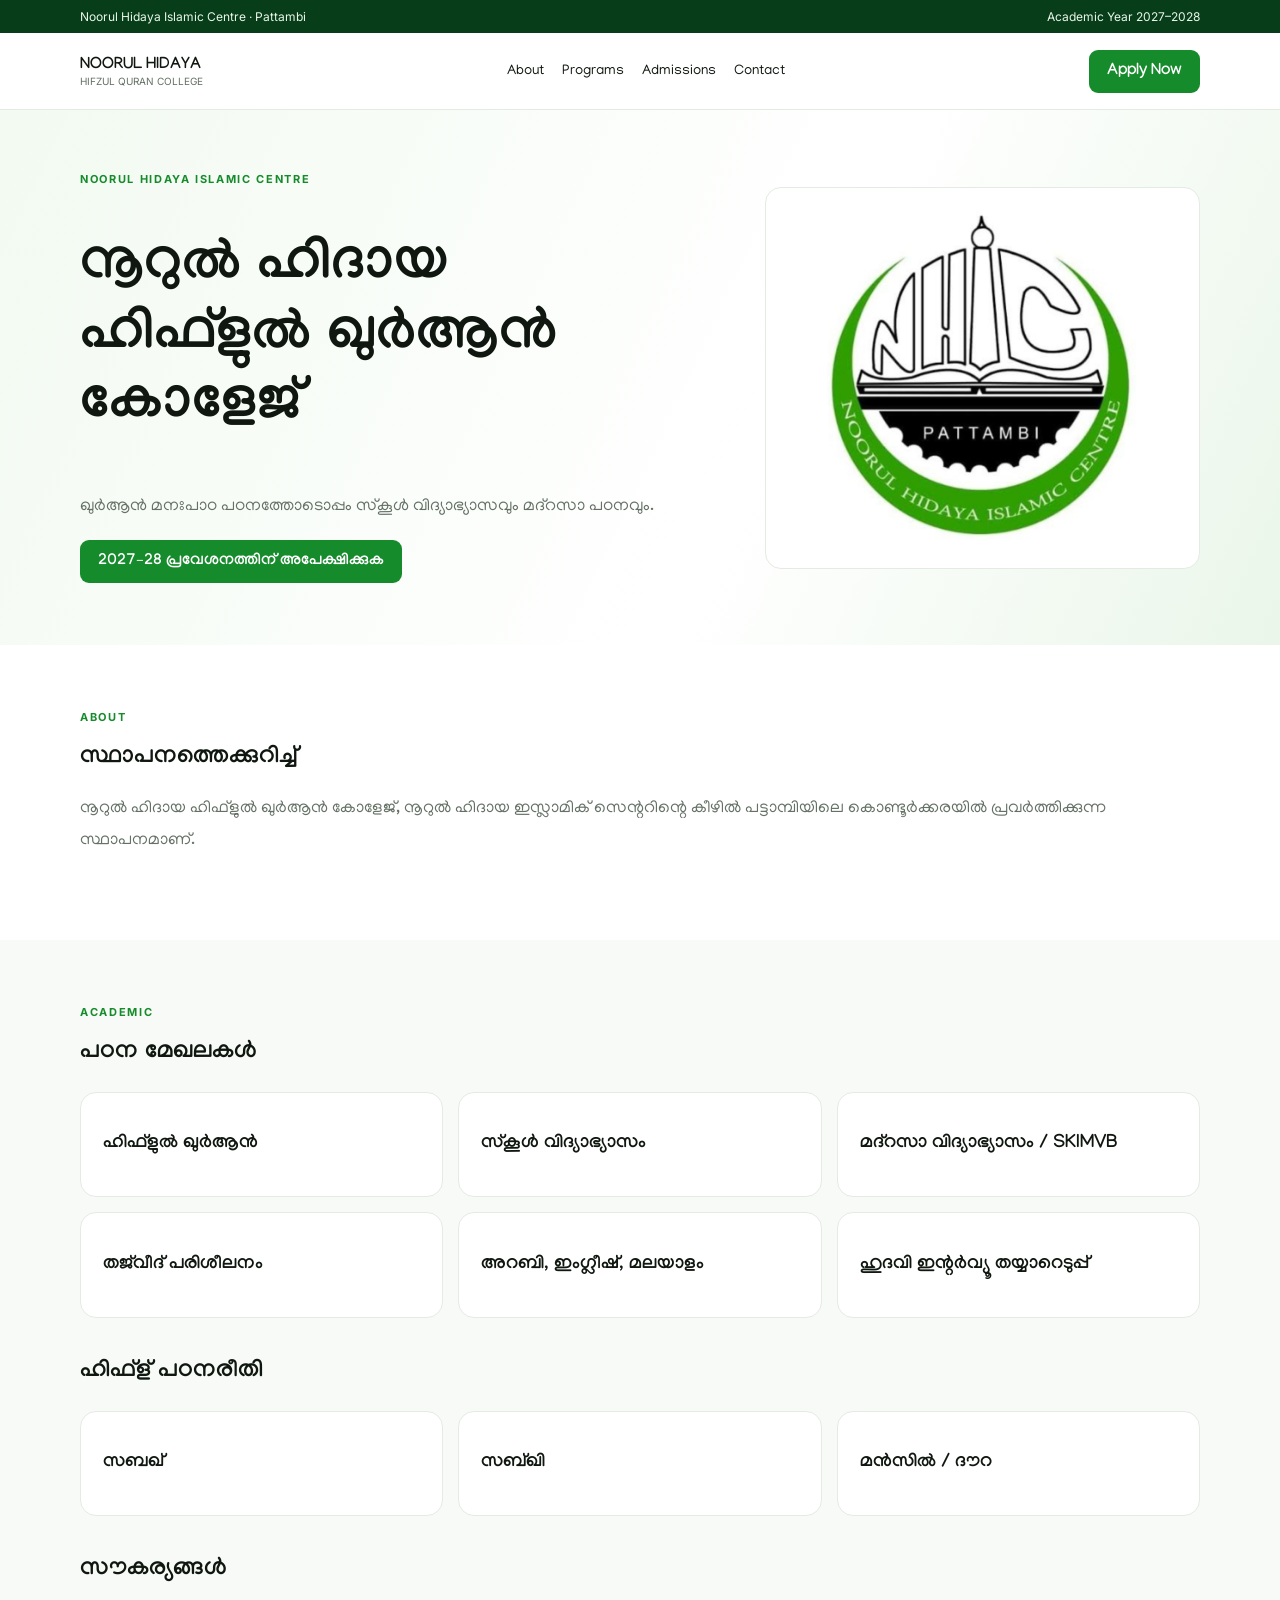
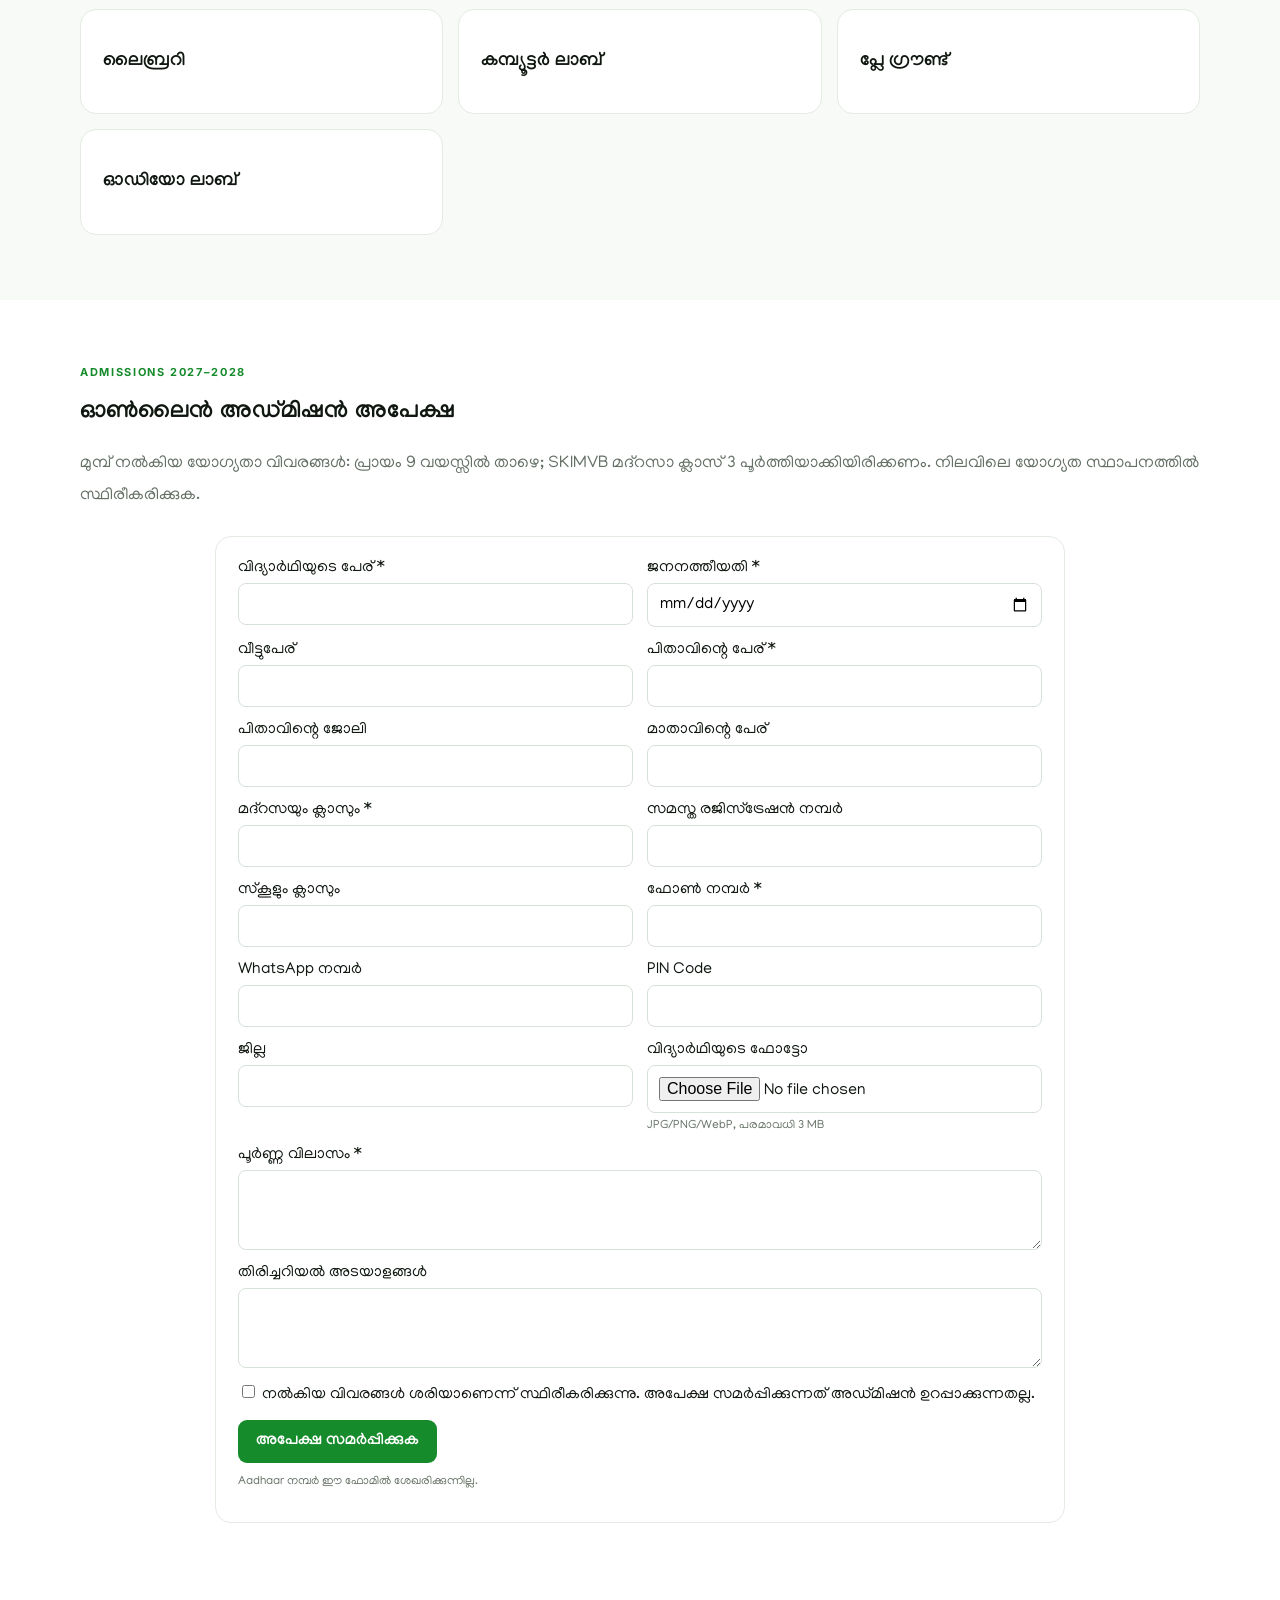
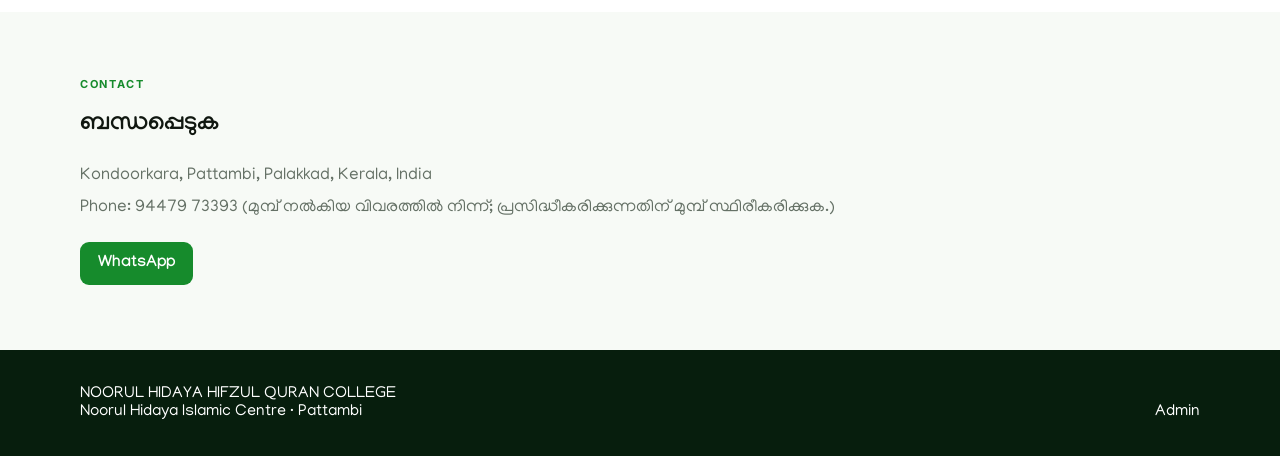
==== index.html @ 97393719 "Add files via upload" ====
<!doctype html>
<html lang="ml"><head><meta charset="utf-8"><meta name="viewport" content="width=device-width,initial-scale=1"><title>Noorul Hidaya Hifzul Quran College</title>
<link rel="preconnect" href="https://fonts.googleapis.com"><link href="https://fonts.googleapis.com/css2?family=Manjari:wght@400;500;600;700&family=Inter:wght@400;600;700;800&display=swap" rel="stylesheet">
<script src="https://cdn.jsdelivr.net/npm/@supabase/supabase-js@2"></script>
<style>
:root{--g:#168b2c;--d:#07551b;--ink:#101710;--muted:#657166;--line:#e4ebe3;--paper:#f7faf6}*{box-sizing:border-box}body{margin:0;color:var(--ink);font-family:Manjari,Inter,sans-serif}a{color:inherit;text-decoration:none}button,input,textarea,select{font:inherit}.wrap{width:min(1120px,92%);margin:auto}.top{background:#073d18;color:#eaf6eb;padding:9px 0;font:12px Inter}.nav{position:sticky;top:0;background:#ffffffed;border-bottom:1px solid var(--line);z-index:5}.navin{height:76px;display:flex;align-items:center;justify-content:space-between;gap:16px}.brand{display:flex;align-items:center;gap:10px;font-weight:700}.brand img{width:55px;height:55px;object-fit:contain}.brand small{display:block;font:10px Inter;color:var(--muted)}.links{display:flex;gap:18px;font-size:14px}.btn{display:inline-block;background:var(--g);color:white;border:0;border-radius:9px;padding:12px 18px;font-weight:700;cursor:pointer}.hero{background:linear-gradient(115deg,#f2faf1,#fff 60%,#eaf6e9);padding:62px 0}.heroGrid{display:grid;grid-template-columns:1.2fr .8fr;align-items:center;gap:32px}.hero h1{font-size:clamp(34px,5vw,58px);line-height:1.2}.hero p,.lead{color:var(--muted);line-height:1.9;font-size:17px}.logoBox,.card,.form{background:white;border:1px solid var(--line);border-radius:16px;padding:22px}.logoBox{text-align:center}.logoBox img{width:100%;max-width:330px}.section{padding:65px 0}.soft{background:var(--paper)}.eyebrow{font:700 11px Inter;color:var(--g);letter-spacing:.15em}.cards{display:grid;grid-template-columns:repeat(3,1fr);gap:15px;margin-top:24px}.card p{color:var(--muted);line-height:1.7}.form{max-width:850px;margin:24px auto}.grid{display:grid;grid-template-columns:1fr 1fr;gap:14px}.field{display:flex;flex-direction:column;gap:6px}.full{grid-column:1/-1}.field input,.field textarea{padding:11px;border:1px solid #d7e1d7;border-radius:8px}.field textarea{min-height:80px}.notice{padding:12px;background:#eff8ee;border-radius:9px;margin:12px 0}.error{background:#fff0ef;color:#a52b22}.hint{font-size:12px;color:var(--muted)}.footer{background:#071e0d;color:white;padding:35px 0}.admin{padding:35px 0}.table{width:100%;border-collapse:collapse;font-size:13px}.table td,.table th{padding:10px;border-bottom:1px solid var(--line);text-align:left}.receipt{max-width:750px;margin:20px auto;padding:28px;border:1px solid #ddd}.receipt img{width:80px}.receiptHead{display:flex;gap:15px;align-items:center;border-bottom:2px solid var(--g)}.hidden{display:none!important}@media(max-width:800px){.links{display:none}.heroGrid,.grid{grid-template-columns:1fr}.cards{grid-template-columns:1fr}.full{grid-column:auto}}@media print{.noPrint{display:none!important}.receipt{border:0}}
</style></head><body>
<div id="site">
<div class="top"><div class="wrap">Noorul Hidaya Islamic Centre · Pattambi <span style="float:right">Academic Year 2027–2028</span></div></div>
<header class="nav"><div class="wrap navin"><a class="brand" href="#"><img src="https://sites.google.com/view/nhichifz/logo.png" onerror="this.style.display='none'" alt="Noorul Hidaya"><span>NOORUL HIDAYA<small>HIFZUL QURAN COLLEGE</small></span></a><nav class="links"><a href="#about">About</a><a href="#study">Programs</a><a href="#admission">Admissions</a><a href="#contact">Contact</a></nav><a class="btn" href="#admission">Apply Now</a></div></header>
<section class="hero"><div class="wrap heroGrid"><div><div class="eyebrow">NOORUL HIDAYA ISLAMIC CENTRE</div><h1>നൂറുൽ ഹിദായ<br>ഹിഫ്ളുൽ ഖുർആൻ കോളേജ്</h1><p>ഖുർആൻ മനഃപാഠ പഠനത്തോടൊപ്പം സ്കൂൾ വിദ്യാഭ്യാസവും മദ്റസാ പഠനവും.</p><a class="btn" href="#admission">2027–28 പ്രവേശനത്തിന് അപേക്ഷിക്കുക</a></div><div class="logoBox"><img src="logo.png" alt="Noorul Hidaya logo"></div></div></section>
<section class="section" id="about"><div class="wrap"><div class="eyebrow">ABOUT</div><h2>സ്ഥാപനത്തെക്കുറിച്ച്</h2><p class="lead">നൂറുൽ ഹിദായ ഹിഫ്ളുൽ ഖുർആൻ കോളേജ്, നൂറുൽ ഹിദായ ഇസ്ലാമിക് സെന്ററിന്റെ കീഴിൽ പട്ടാമ്പിയിലെ കൊണ്ടൂർക്കരയിൽ പ്രവർത്തിക്കുന്ന സ്ഥാപനമാണ്.</p></div></section>
<section class="section soft" id="study"><div class="wrap"><div class="eyebrow">ACADEMIC</div><h2>പഠന മേഖലകൾ</h2><div class="cards"><article class="card"><h3>ഹിഫ്ളുൽ ഖുർആൻ</h3></article><article class="card"><h3>സ്കൂൾ വിദ്യാഭ്യാസം</h3></article><article class="card"><h3>മദ്റസാ വിദ്യാഭ്യാസം / SKIMVB</h3></article><article class="card"><h3>തജ്‌വീദ് പരിശീലനം</h3></article><article class="card"><h3>അറബി, ഇംഗ്ലീഷ്, മലയാളം</h3></article><article class="card"><h3>ഹുദവി ഇന്റർവ്യൂ തയ്യാറെടുപ്പ്</h3></article></div><h2 style="margin-top:40px">ഹിഫ്ള് പഠനരീതി</h2><div class="cards"><article class="card"><h3>സബഖ്</h3></article><article class="card"><h3>സബ്ഖി</h3></article><article class="card"><h3>മൻസിൽ / ദൗറ</h3></article></div><h2 style="margin-top:40px">സൗകര്യങ്ങൾ</h2><div class="cards"><article class="card"><h3>ലൈബ്രറി</h3></article><article class="card"><h3>കമ്പ്യൂട്ടർ ലാബ്</h3></article><article class="card"><h3>പ്ലേ ഗ്രൗണ്ട്</h3></article><article class="card"><h3>ഓഡിയോ ലാബ്</h3></article></div></div></section>
<section class="section" id="admission"><div class="wrap"><div class="eyebrow">ADMISSIONS 2027–2028</div><h2>ഓൺലൈൻ അഡ്മിഷൻ അപേക്ഷ</h2><p class="lead">മുമ്പ് നൽകിയ യോഗ്യതാ വിവരങ്ങൾ: പ്രായം 9 വയസ്സിൽ താഴെ; SKIMVB മദ്റസാ ക്ലാസ് 3 പൂർത്തിയാക്കിയിരിക്കണം. നിലവിലെ യോഗ്യത സ്ഥാപനത്തിൽ സ്ഥിരീകരിക്കുക.</p><form id="admissionForm" class="form"><div class="grid">
<div class="field"><label>വിദ്യാർഥിയുടെ പേര് *</label><input name="name" required maxlength="180"></div><div class="field"><label>ജനനത്തീയതി *</label><input name="dob" type="date" required></div>
<div class="field"><label>വീട്ടുപേര്</label><input name="house_name"></div><div class="field"><label>പിതാവിന്റെ പേര് *</label><input name="father_name" required></div>
<div class="field"><label>പിതാവിന്റെ ജോലി</label><input name="father_job"></div><div class="field"><label>മാതാവിന്റെ പേര്</label><input name="mother_name"></div>
<div class="field"><label>മദ്റസയും ക്ലാസും *</label><input name="madrasa_info" required></div><div class="field"><label>സമസ്ത രജിസ്ട്രേഷൻ നമ്പർ</label><input name="samastha_reg"></div>
<div class="field"><label>സ്കൂളും ക്ലാസും</label><input name="school_info"></div><div class="field"><label>ഫോൺ നമ്പർ *</label><input name="phone" type="tel" required></div>
<div class="field"><label>WhatsApp നമ്പർ</label><input name="whatsapp" type="tel"></div><div class="field"><label>PIN Code</label><input name="pin"></div>
<div class="field"><label>ജില്ല</label><input name="district"></div><div class="field"><label>വിദ്യാർഥിയുടെ ഫോട്ടോ</label><input name="photo" type="file" accept="image/jpeg,image/png,image/webp"><span class="hint">JPG/PNG/WebP, പരമാവധി 3 MB</span></div>
<div class="field full"><label>പൂർണ്ണ വിലാസം *</label><textarea name="address" required maxlength="1000"></textarea></div><div class="field full"><label>തിരിച്ചറിയൽ അടയാളങ്ങൾ</label><textarea name="id_marks"></textarea></div>
<label class="full"><input type="checkbox" name="samastha_agree" required> നൽകിയ വിവരങ്ങൾ ശരിയാണെന്ന് സ്ഥിരീകരിക്കുന്നു. അപേക്ഷ സമർപ്പിക്കുന്നത് അഡ്മിഷൻ ഉറപ്പാക്കുന്നതല്ല.</label></div><p id="formMessage"></p><button class="btn" id="submitBtn">അപേക്ഷ സമർപ്പിക്കുക</button><p class="hint">Aadhaar നമ്പർ ഈ ഫോമിൽ ശേഖരിക്കുന്നില്ല.</p></form></div></section>
<section class="section soft" id="contact"><div class="wrap"><div class="eyebrow">CONTACT</div><h2>ബന്ധപ്പെടുക</h2><p class="lead">Kondoorkara, Pattambi, Palakkad, Kerala, India<br>Phone: 94479 73393 (മുമ്പ് നൽകിയ വിവരത്തിൽ നിന്ന്; പ്രസിദ്ധീകരിക്കുന്നതിന് മുമ്പ് സ്ഥിരീകരിക്കുക.)</p><a class="btn" href="https://wa.me/919447973393">WhatsApp</a></div></section>
<footer class="footer"><div class="wrap">NOORUL HIDAYA HIFZUL QURAN COLLEGE<br>Noorul Hidaya Islamic Centre · Pattambi <a style="float:right" href="#admin" id="adminLink">Admin</a></div></footer>
</div>
<section id="receiptView" class="wrap hidden"><div class="noPrint"><p class="notice">അപേക്ഷ ലഭിച്ചു; ഇത് അഡ്മിഷൻ സ്ഥിരീകരണമല്ല.</p><button class="btn" onclick="window.print()">Save as PDF</button> <button class="btn" onclick="location.reload()">തിരികെ</button></div><article class="receipt"><div class="receiptHead"><img src="logo.png"><b>NOORUL HIDAYA HIFZUL QURAN COLLEGE<br>Noorul Hidaya Islamic Centre · Pattambi</b></div><h2>അപേക്ഷ സ്വീകരിച്ചതിന്റെ രസീത്</h2><p>Application No: <b id="rNo"></b></p><p>Student: <b id="rName"></b></p><p>Date: <span id="rDate"></span></p><p>അപേക്ഷ ലഭിച്ചിട്ടുണ്ട്. അന്തിമ അഡ്മിഷൻ തീരുമാനം സ്ഥാപന അധികൃതർ കൈക്കൊള്ളുന്നതാണ്.</p></article></section>
<section id="adminView" class="wrap admin hidden"><button class="btn" onclick="location.hash='';location.reload()">Website</button><div id="loginPanel" class="form"><h2>Admin Login</h2><form id="loginForm"><div class="field"><label>Email</label><input name="email" type="email" required></div><div class="field"><label>Password</label><input name="password" type="password" required></div><button class="btn">Login</button></form><p id="loginMessage"></p></div><div id="dashboard" class="hidden"><h2>Admission Dashboard</h2><button class="btn" id="refreshBtn">Refresh</button><button class="btn" id="logoutBtn">Logout</button><div style="overflow-x:auto"><table class="table"><thead><tr><th>Application</th><th>Student</th><th>Parent</th><th>Phone</th><th>Status</th></tr></thead><tbody id="appRows"></tbody></table></div></div></section>
<script>
let sb=null;
const cfg={url:"PASTE_SUPABASE_PROJECT_URL",key:"PASTE_SUPABASE_ANON_PUBLIC_KEY"};
if(cfg.url.startsWith("https://")&&!cfg.key.startsWith("PASTE_"))sb=window.supabase.createClient(cfg.url,cfg.key);
function view(){let h=location.hash;document.getElementById("site").classList.toggle("hidden",h==="#admin");document.getElementById("adminView").classList.toggle("hidden",h!=="#admin")}
window.addEventListener("hashchange",view);view();
const $=id=>document.getElementById(id);
$("admissionForm").addEventListener("submit",async e=>{
 e.preventDefault();if(!sb){$("formMessage").textContent="Supabase ക്രമീകരണം ചേർത്തിട്ടില്ല. README പരിശോധിക്കുക.";return}
 const btn=$("submitBtn");btn.disabled=true;btn.textContent="സമർപ്പിക്കുന്നു...";
 try{
  const f=new FormData(e.currentTarget),photo=f.get("photo");let photo_path=null;
  if(photo&&photo.size){if(photo.size>3145728||!["image/jpeg","image/png","image/webp"].includes(photo.type))throw Error("3 MB-ൽ താഴെയുള്ള JPG/PNG/WebP ഫോട്ടോ മാത്രം.");const ext=photo.type==="image/png"?"png":photo.type==="image/webp"?"webp":"jpg";photo_path=crypto.randomUUID()+"."+ext;const {error}=await sb.storage.from("student-photos").upload(photo_path,photo,{contentType:photo.type});if(error)throw error}
  const row={name:f.get("name").trim(),dob:f.get("dob"),house_name:f.get("house_name"),father_name:f.get("father_name").trim(),father_job:f.get("father_job"),mother_name:f.get("mother_name"),madrasa_info:f.get("madrasa_info"),samastha_reg:f.get("samastha_reg"),school_info:f.get("school_info"),address:f.get("address").trim(),phone:f.get("phone"),whatsapp:f.get("whatsapp"),pin:f.get("pin"),district:f.get("district"),id_marks:f.get("id_marks"),samastha_agree:true,photo_path,academic_year:"2027-2028",status:"Submitted"};
  const {data,error}=await sb.from("admissions").insert(row).select("application_no,name,created_at").single();if(error)throw error;
  $("site").classList.add("hidden");$("receiptView").classList.remove("hidden");$("rNo").textContent=data.application_no;$("rName").textContent=data.name;$("rDate").textContent=new Date(data.created_at).toLocaleString("en-IN");
 }catch(err){$("formMessage").className="notice error";$("formMessage").textContent=err.message||"അപേക്ഷ സമർപ്പിക്കാനായില്ല."}finally{btn.disabled=false;btn.textContent="അപേക്ഷ സമർപ്പിക്കുക"}
});
$("loginForm").addEventListener("submit",async e=>{e.preventDefault();if(!sb){$("loginMessage").textContent="Supabase configuration missing";return}const f=new FormData(e.currentTarget);const {error}=await sb.auth.signInWithPassword({email:f.get("email"),password:f.get("password")});if(error){$("loginMessage").textContent=error.message;return}await dashboard()});
async function dashboard(){const {data:{session}}=await sb.auth.getSession();if(!session)return;$("loginPanel").classList.add("hidden");$("dashboard").classList.remove("hidden");const {data,error}=await sb.from("admissions").select("id,application_no,name,father_name,phone,status").order("created_at",{ascending:false}).limit(500);if(error){alert(error.message);return}$("appRows").innerHTML="";for(const a of data){const tr=document.createElement("tr");for(const val of [a.application_no,a.name,a.father_name,a.phone]){const td=document.createElement("td");td.textContent=val||"";tr.appendChild(td)}const td=document.createElement("td"),sel=document.createElement("select");["Submitted","Under Review","Approved","Rejected"].forEach(s=>{const o=document.createElement("option");o.value=s;o.textContent=s;sel.appendChild(o)});sel.value=a.status;sel.onchange=async()=>{const {error}=await sb.from("admissions").update({status:sel.value}).eq("id",a.id);if(error)alert(error.message)};td.appendChild(sel);tr.appendChild(td);$("appRows").appendChild(tr)}}
$("refreshBtn").onclick=dashboard;$("logoutBtn").onclick=async()=>{await sb.auth.signOut();$("dashboard").classList.add("hidden");$("loginPanel").classList.remove("hidden")};
$("adminLink").onclick=()=>setTimeout(async()=>{if(sb)await dashboard()},300);
</script></body></html>
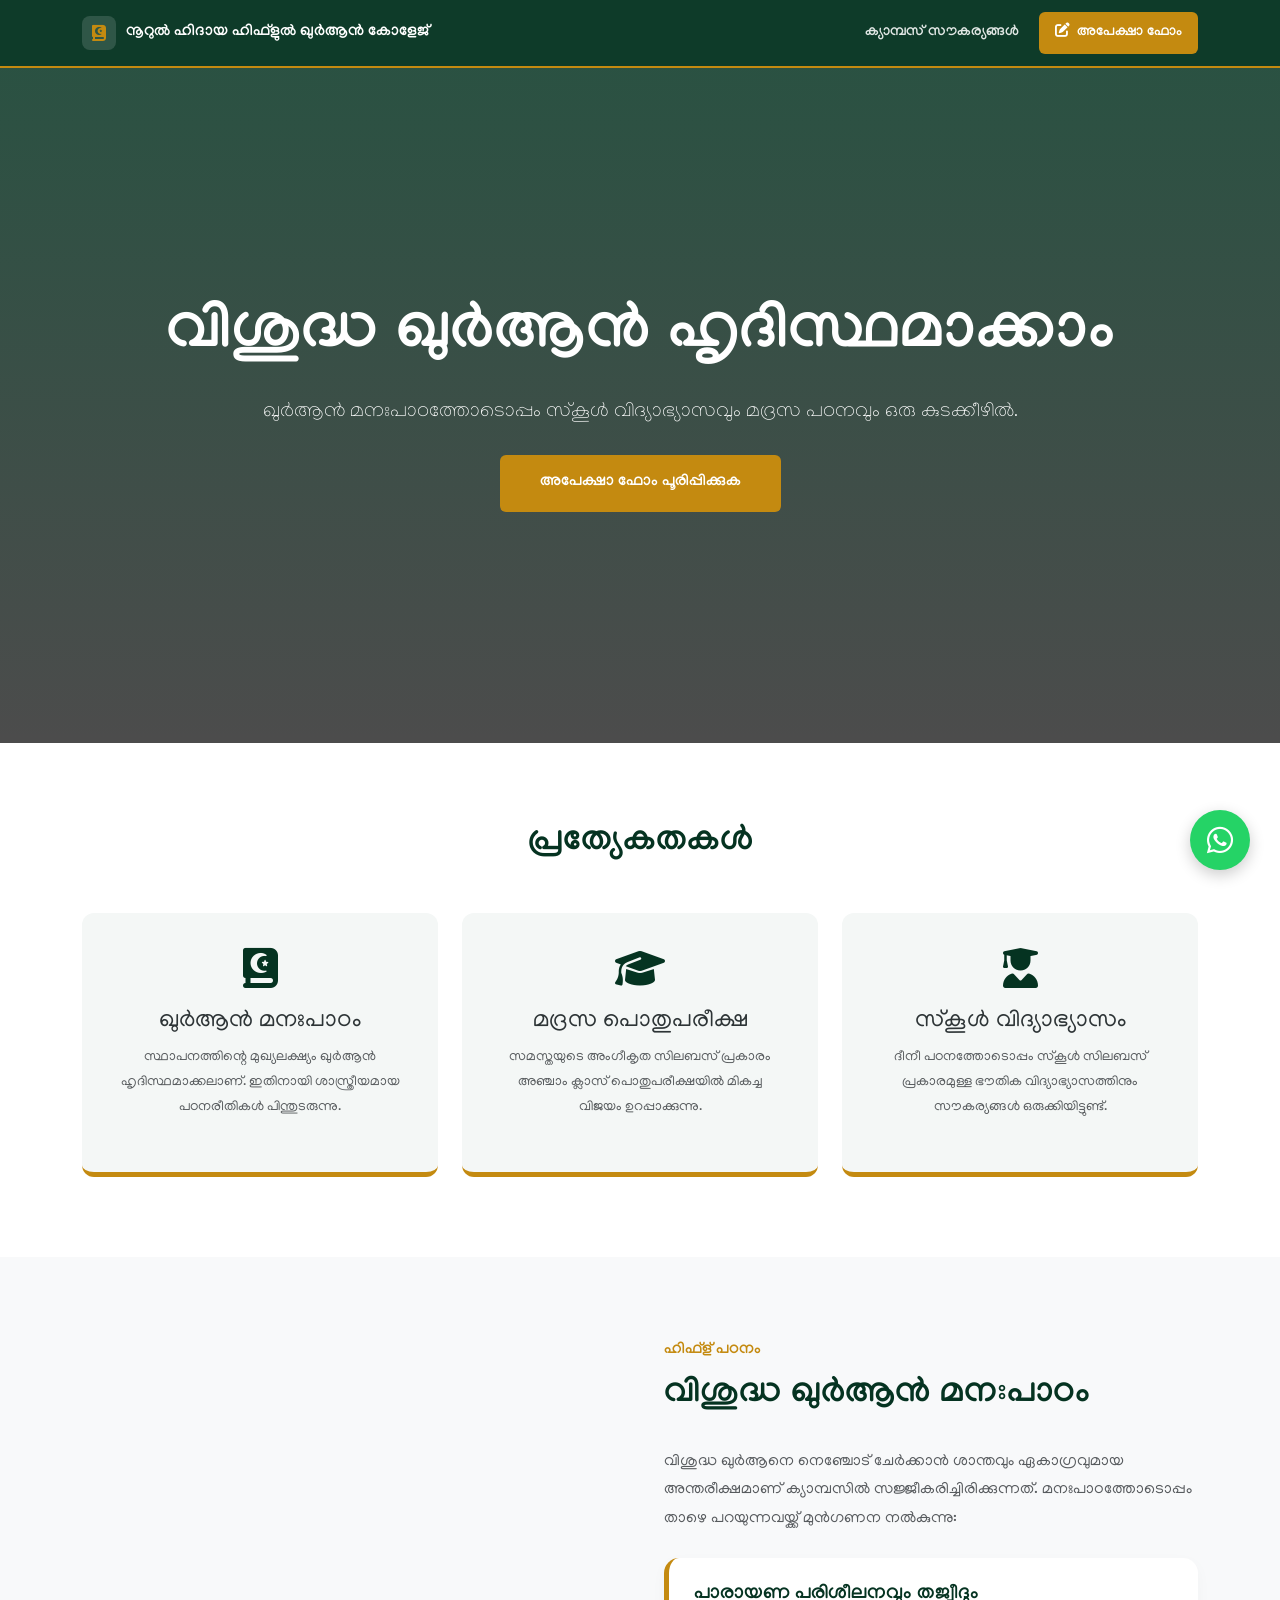
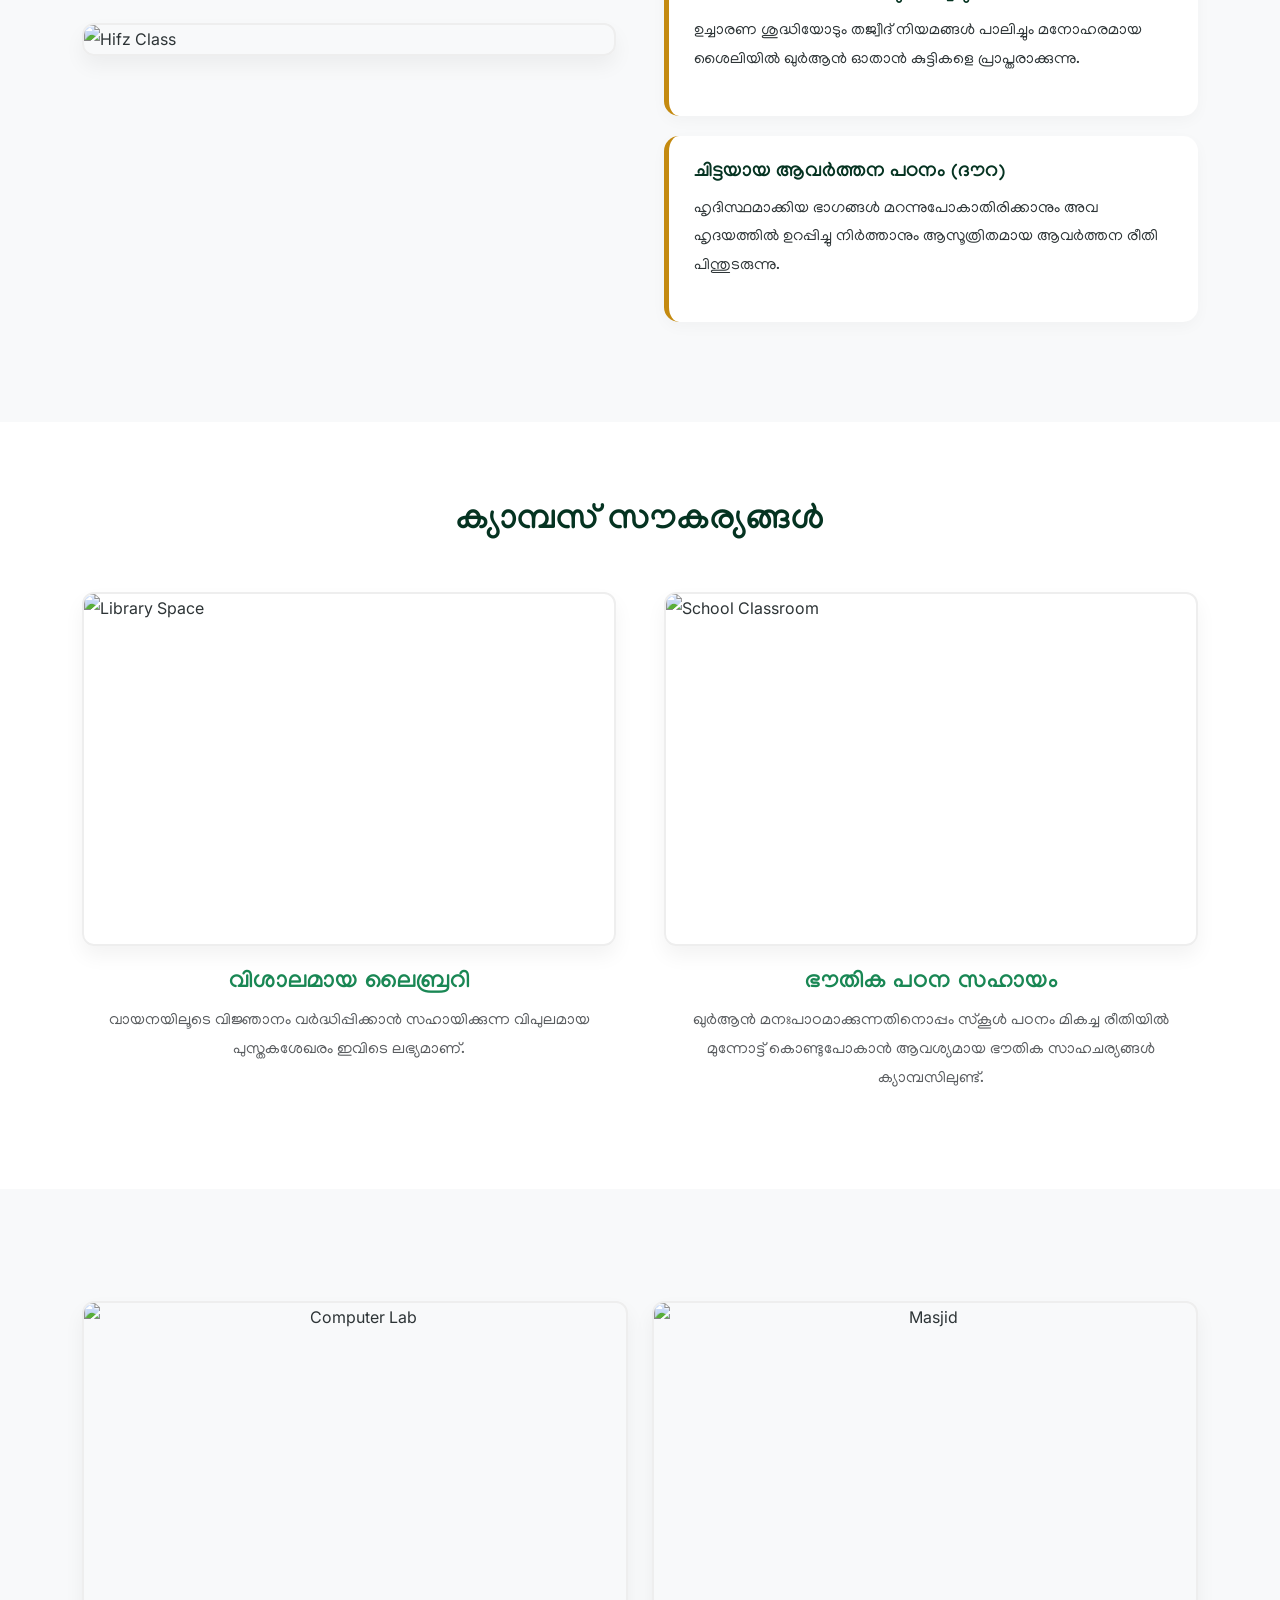
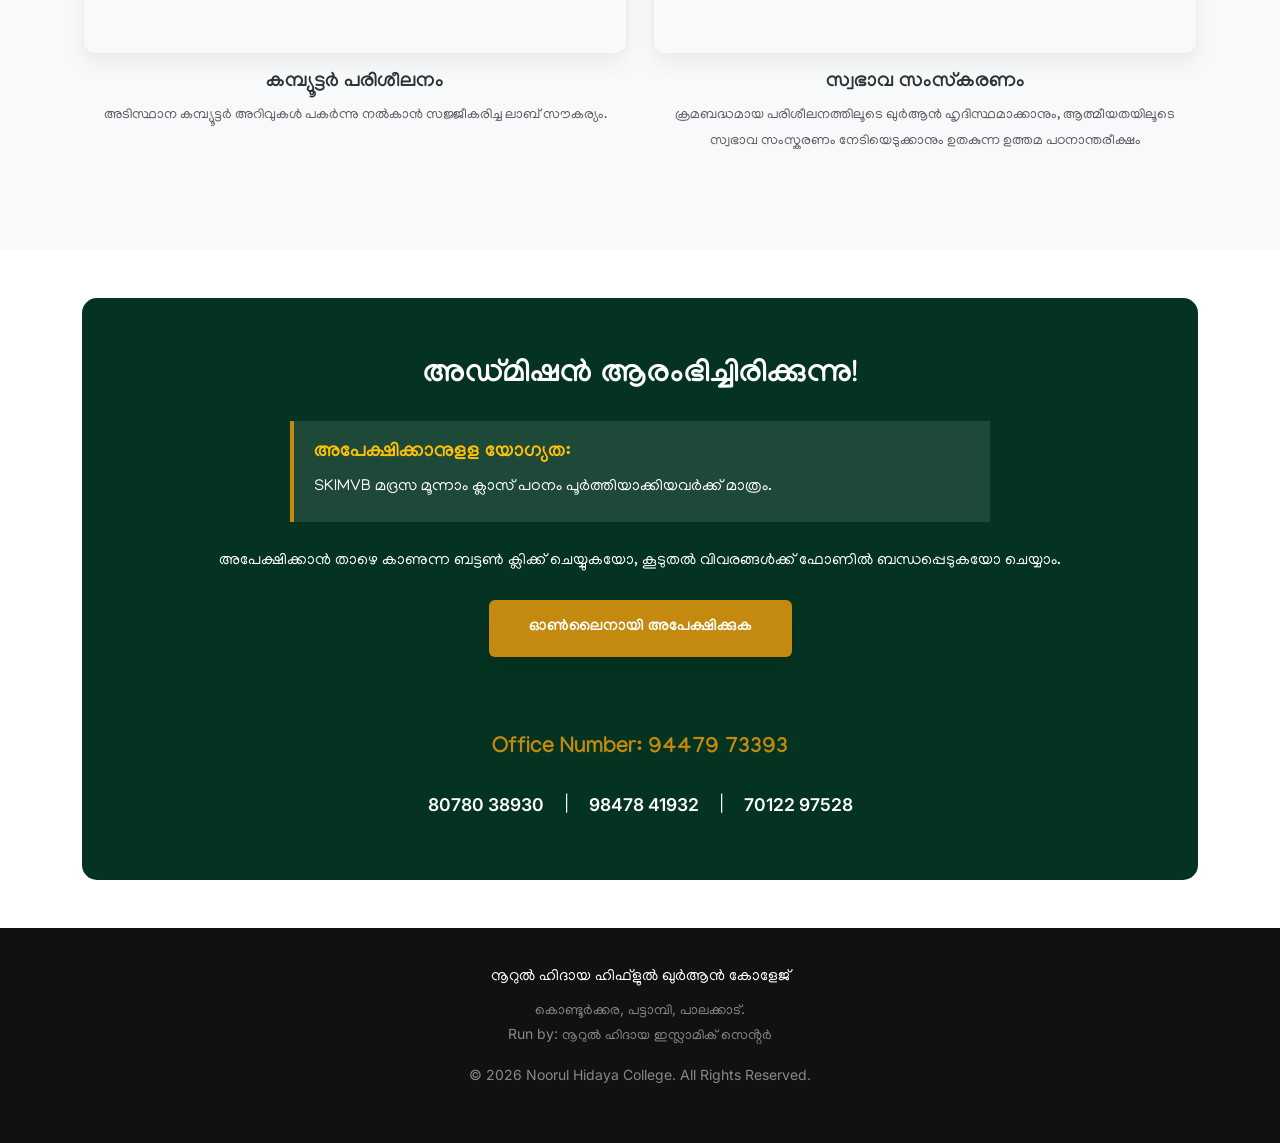
==== commit d58c4d2f: "Add files via upload" ====
--- a/index.html
+++ b/index.html
@@ -1,51 +1,191 @@
-<!doctype html>
-<html lang="ml"><head><meta charset="utf-8"><meta name="viewport" content="width=device-width,initial-scale=1"><title>Noorul Hidaya Hifzul Quran College</title>
-<link rel="preconnect" href="https://fonts.googleapis.com"><link href="https://fonts.googleapis.com/css2?family=Manjari:wght@400;500;600;700&family=Inter:wght@400;600;700;800&display=swap" rel="stylesheet">
-<script src="https://cdn.jsdelivr.net/npm/@supabase/supabase-js@2"></script>
-<style>
-:root{--g:#168b2c;--d:#07551b;--ink:#101710;--muted:#657166;--line:#e4ebe3;--paper:#f7faf6}*{box-sizing:border-box}body{margin:0;color:var(--ink);font-family:Manjari,Inter,sans-serif}a{color:inherit;text-decoration:none}button,input,textarea,select{font:inherit}.wrap{width:min(1120px,92%);margin:auto}.top{background:#073d18;color:#eaf6eb;padding:9px 0;font:12px Inter}.nav{position:sticky;top:0;background:#ffffffed;border-bottom:1px solid var(--line);z-index:5}.navin{height:76px;display:flex;align-items:center;justify-content:space-between;gap:16px}.brand{display:flex;align-items:center;gap:10px;font-weight:700}.brand img{width:55px;height:55px;object-fit:contain}.brand small{display:block;font:10px Inter;color:var(--muted)}.links{display:flex;gap:18px;font-size:14px}.btn{display:inline-block;background:var(--g);color:white;border:0;border-radius:9px;padding:12px 18px;font-weight:700;cursor:pointer}.hero{background:linear-gradient(115deg,#f2faf1,#fff 60%,#eaf6e9);padding:62px 0}.heroGrid{display:grid;grid-template-columns:1.2fr .8fr;align-items:center;gap:32px}.hero h1{font-size:clamp(34px,5vw,58px);line-height:1.2}.hero p,.lead{color:var(--muted);line-height:1.9;font-size:17px}.logoBox,.card,.form{background:white;border:1px solid var(--line);border-radius:16px;padding:22px}.logoBox{text-align:center}.logoBox img{width:100%;max-width:330px}.section{padding:65px 0}.soft{background:var(--paper)}.eyebrow{font:700 11px Inter;color:var(--g);letter-spacing:.15em}.cards{display:grid;grid-template-columns:repeat(3,1fr);gap:15px;margin-top:24px}.card p{color:var(--muted);line-height:1.7}.form{max-width:850px;margin:24px auto}.grid{display:grid;grid-template-columns:1fr 1fr;gap:14px}.field{display:flex;flex-direction:column;gap:6px}.full{grid-column:1/-1}.field input,.field textarea{padding:11px;border:1px solid #d7e1d7;border-radius:8px}.field textarea{min-height:80px}.notice{padding:12px;background:#eff8ee;border-radius:9px;margin:12px 0}.error{background:#fff0ef;color:#a52b22}.hint{font-size:12px;color:var(--muted)}.footer{background:#071e0d;color:white;padding:35px 0}.admin{padding:35px 0}.table{width:100%;border-collapse:collapse;font-size:13px}.table td,.table th{padding:10px;border-bottom:1px solid var(--line);text-align:left}.receipt{max-width:750px;margin:20px auto;padding:28px;border:1px solid #ddd}.receipt img{width:80px}.receiptHead{display:flex;gap:15px;align-items:center;border-bottom:2px solid var(--g)}.hidden{display:none!important}@media(max-width:800px){.links{display:none}.heroGrid,.grid{grid-template-columns:1fr}.cards{grid-template-columns:1fr}.full{grid-column:auto}}@media print{.noPrint{display:none!important}.receipt{border:0}}
-</style></head><body>
-<div id="site">
-<div class="top"><div class="wrap">Noorul Hidaya Islamic Centre · Pattambi <span style="float:right">Academic Year 2027–2028</span></div></div>
-<header class="nav"><div class="wrap navin"><a class="brand" href="#"><img src="https://sites.google.com/view/nhichifz/logo.png" onerror="this.style.display='none'" alt="Noorul Hidaya"><span>NOORUL HIDAYA<small>HIFZUL QURAN COLLEGE</small></span></a><nav class="links"><a href="#about">About</a><a href="#study">Programs</a><a href="#admission">Admissions</a><a href="#contact">Contact</a></nav><a class="btn" href="#admission">Apply Now</a></div></header>
-<section class="hero"><div class="wrap heroGrid"><div><div class="eyebrow">NOORUL HIDAYA ISLAMIC CENTRE</div><h1>നൂറുൽ ഹിദായ<br>ഹിഫ്ളുൽ ഖുർആൻ കോളേജ്</h1><p>ഖുർആൻ മനഃപാഠ പഠനത്തോടൊപ്പം സ്കൂൾ വിദ്യാഭ്യാസവും മദ്റസാ പഠനവും.</p><a class="btn" href="#admission">2027–28 പ്രവേശനത്തിന് അപേക്ഷിക്കുക</a></div><div class="logoBox"><img src="logo.png" alt="Noorul Hidaya logo"></div></div></section>
-<section class="section" id="about"><div class="wrap"><div class="eyebrow">ABOUT</div><h2>സ്ഥാപനത്തെക്കുറിച്ച്</h2><p class="lead">നൂറുൽ ഹിദായ ഹിഫ്ളുൽ ഖുർആൻ കോളേജ്, നൂറുൽ ഹിദായ ഇസ്ലാമിക് സെന്ററിന്റെ കീഴിൽ പട്ടാമ്പിയിലെ കൊണ്ടൂർക്കരയിൽ പ്രവർത്തിക്കുന്ന സ്ഥാപനമാണ്.</p></div></section>
-<section class="section soft" id="study"><div class="wrap"><div class="eyebrow">ACADEMIC</div><h2>പഠന മേഖലകൾ</h2><div class="cards"><article class="card"><h3>ഹിഫ്ളുൽ ഖുർആൻ</h3></article><article class="card"><h3>സ്കൂൾ വിദ്യാഭ്യാസം</h3></article><article class="card"><h3>മദ്റസാ വിദ്യാഭ്യാസം / SKIMVB</h3></article><article class="card"><h3>തജ്‌വീദ് പരിശീലനം</h3></article><article class="card"><h3>അറബി, ഇംഗ്ലീഷ്, മലയാളം</h3></article><article class="card"><h3>ഹുദവി ഇന്റർവ്യൂ തയ്യാറെടുപ്പ്</h3></article></div><h2 style="margin-top:40px">ഹിഫ്ള് പഠനരീതി</h2><div class="cards"><article class="card"><h3>സബഖ്</h3></article><article class="card"><h3>സബ്ഖി</h3></article><article class="card"><h3>മൻസിൽ / ദൗറ</h3></article></div><h2 style="margin-top:40px">സൗകര്യങ്ങൾ</h2><div class="cards"><article class="card"><h3>ലൈബ്രറി</h3></article><article class="card"><h3>കമ്പ്യൂട്ടർ ലാബ്</h3></article><article class="card"><h3>പ്ലേ ഗ്രൗണ്ട്</h3></article><article class="card"><h3>ഓഡിയോ ലാബ്</h3></article></div></div></section>
-<section class="section" id="admission"><div class="wrap"><div class="eyebrow">ADMISSIONS 2027–2028</div><h2>ഓൺലൈൻ അഡ്മിഷൻ അപേക്ഷ</h2><p class="lead">മുമ്പ് നൽകിയ യോഗ്യതാ വിവരങ്ങൾ: പ്രായം 9 വയസ്സിൽ താഴെ; SKIMVB മദ്റസാ ക്ലാസ് 3 പൂർത്തിയാക്കിയിരിക്കണം. നിലവിലെ യോഗ്യത സ്ഥാപനത്തിൽ സ്ഥിരീകരിക്കുക.</p><form id="admissionForm" class="form"><div class="grid">
-<div class="field"><label>വിദ്യാർഥിയുടെ പേര് *</label><input name="name" required maxlength="180"></div><div class="field"><label>ജനനത്തീയതി *</label><input name="dob" type="date" required></div>
-<div class="field"><label>വീട്ടുപേര്</label><input name="house_name"></div><div class="field"><label>പിതാവിന്റെ പേര് *</label><input name="father_name" required></div>
-<div class="field"><label>പിതാവിന്റെ ജോലി</label><input name="father_job"></div><div class="field"><label>മാതാവിന്റെ പേര്</label><input name="mother_name"></div>
-<div class="field"><label>മദ്റസയും ക്ലാസും *</label><input name="madrasa_info" required></div><div class="field"><label>സമസ്ത രജിസ്ട്രേഷൻ നമ്പർ</label><input name="samastha_reg"></div>
-<div class="field"><label>സ്കൂളും ക്ലാസും</label><input name="school_info"></div><div class="field"><label>ഫോൺ നമ്പർ *</label><input name="phone" type="tel" required></div>
-<div class="field"><label>WhatsApp നമ്പർ</label><input name="whatsapp" type="tel"></div><div class="field"><label>PIN Code</label><input name="pin"></div>
-<div class="field"><label>ജില്ല</label><input name="district"></div><div class="field"><label>വിദ്യാർഥിയുടെ ഫോട്ടോ</label><input name="photo" type="file" accept="image/jpeg,image/png,image/webp"><span class="hint">JPG/PNG/WebP, പരമാവധി 3 MB</span></div>
-<div class="field full"><label>പൂർണ്ണ വിലാസം *</label><textarea name="address" required maxlength="1000"></textarea></div><div class="field full"><label>തിരിച്ചറിയൽ അടയാളങ്ങൾ</label><textarea name="id_marks"></textarea></div>
-<label class="full"><input type="checkbox" name="samastha_agree" required> നൽകിയ വിവരങ്ങൾ ശരിയാണെന്ന് സ്ഥിരീകരിക്കുന്നു. അപേക്ഷ സമർപ്പിക്കുന്നത് അഡ്മിഷൻ ഉറപ്പാക്കുന്നതല്ല.</label></div><p id="formMessage"></p><button class="btn" id="submitBtn">അപേക്ഷ സമർപ്പിക്കുക</button><p class="hint">Aadhaar നമ്പർ ഈ ഫോമിൽ ശേഖരിക്കുന്നില്ല.</p></form></div></section>
-<section class="section soft" id="contact"><div class="wrap"><div class="eyebrow">CONTACT</div><h2>ബന്ധപ്പെടുക</h2><p class="lead">Kondoorkara, Pattambi, Palakkad, Kerala, India<br>Phone: 94479 73393 (മുമ്പ് നൽകിയ വിവരത്തിൽ നിന്ന്; പ്രസിദ്ധീകരിക്കുന്നതിന് മുമ്പ് സ്ഥിരീകരിക്കുക.)</p><a class="btn" href="https://wa.me/919447973393">WhatsApp</a></div></section>
-<footer class="footer"><div class="wrap">NOORUL HIDAYA HIFZUL QURAN COLLEGE<br>Noorul Hidaya Islamic Centre · Pattambi <a style="float:right" href="#admin" id="adminLink">Admin</a></div></footer>
-</div>
-<section id="receiptView" class="wrap hidden"><div class="noPrint"><p class="notice">അപേക്ഷ ലഭിച്ചു; ഇത് അഡ്മിഷൻ സ്ഥിരീകരണമല്ല.</p><button class="btn" onclick="window.print()">Save as PDF</button> <button class="btn" onclick="location.reload()">തിരികെ</button></div><article class="receipt"><div class="receiptHead"><img src="logo.png"><b>NOORUL HIDAYA HIFZUL QURAN COLLEGE<br>Noorul Hidaya Islamic Centre · Pattambi</b></div><h2>അപേക്ഷ സ്വീകരിച്ചതിന്റെ രസീത്</h2><p>Application No: <b id="rNo"></b></p><p>Student: <b id="rName"></b></p><p>Date: <span id="rDate"></span></p><p>അപേക്ഷ ലഭിച്ചിട്ടുണ്ട്. അന്തിമ അഡ്മിഷൻ തീരുമാനം സ്ഥാപന അധികൃതർ കൈക്കൊള്ളുന്നതാണ്.</p></article></section>
-<section id="adminView" class="wrap admin hidden"><button class="btn" onclick="location.hash='';location.reload()">Website</button><div id="loginPanel" class="form"><h2>Admin Login</h2><form id="loginForm"><div class="field"><label>Email</label><input name="email" type="email" required></div><div class="field"><label>Password</label><input name="password" type="password" required></div><button class="btn">Login</button></form><p id="loginMessage"></p></div><div id="dashboard" class="hidden"><h2>Admission Dashboard</h2><button class="btn" id="refreshBtn">Refresh</button><button class="btn" id="logoutBtn">Logout</button><div style="overflow-x:auto"><table class="table"><thead><tr><th>Application</th><th>Student</th><th>Parent</th><th>Phone</th><th>Status</th></tr></thead><tbody id="appRows"></tbody></table></div></div></section>
-<script>
-let sb=null;
-const cfg={url:"PASTE_SUPABASE_PROJECT_URL",key:"PASTE_SUPABASE_ANON_PUBLIC_KEY"};
-if(cfg.url.startsWith("https://")&&!cfg.key.startsWith("PASTE_"))sb=window.supabase.createClient(cfg.url,cfg.key);
-function view(){let h=location.hash;document.getElementById("site").classList.toggle("hidden",h==="#admin");document.getElementById("adminView").classList.toggle("hidden",h!=="#admin")}
-window.addEventListener("hashchange",view);view();
-const $=id=>document.getElementById(id);
-$("admissionForm").addEventListener("submit",async e=>{
- e.preventDefault();if(!sb){$("formMessage").textContent="Supabase ക്രമീകരണം ചേർത്തിട്ടില്ല. README പരിശോധിക്കുക.";return}
- const btn=$("submitBtn");btn.disabled=true;btn.textContent="സമർപ്പിക്കുന്നു...";
- try{
-  const f=new FormData(e.currentTarget),photo=f.get("photo");let photo_path=null;
-  if(photo&&photo.size){if(photo.size>3145728||!["image/jpeg","image/png","image/webp"].includes(photo.type))throw Error("3 MB-ൽ താഴെയുള്ള JPG/PNG/WebP ഫോട്ടോ മാത്രം.");const ext=photo.type==="image/png"?"png":photo.type==="image/webp"?"webp":"jpg";photo_path=crypto.randomUUID()+"."+ext;const {error}=await sb.storage.from("student-photos").upload(photo_path,photo,{contentType:photo.type});if(error)throw error}
-  const row={name:f.get("name").trim(),dob:f.get("dob"),house_name:f.get("house_name"),father_name:f.get("father_name").trim(),father_job:f.get("father_job"),mother_name:f.get("mother_name"),madrasa_info:f.get("madrasa_info"),samastha_reg:f.get("samastha_reg"),school_info:f.get("school_info"),address:f.get("address").trim(),phone:f.get("phone"),whatsapp:f.get("whatsapp"),pin:f.get("pin"),district:f.get("district"),id_marks:f.get("id_marks"),samastha_agree:true,photo_path,academic_year:"2027-2028",status:"Submitted"};
-  const {data,error}=await sb.from("admissions").insert(row).select("application_no,name,created_at").single();if(error)throw error;
-  $("site").classList.add("hidden");$("receiptView").classList.remove("hidden");$("rNo").textContent=data.application_no;$("rName").textContent=data.name;$("rDate").textContent=new Date(data.created_at).toLocaleString("en-IN");
- }catch(err){$("formMessage").className="notice error";$("formMessage").textContent=err.message||"അപേക്ഷ സമർപ്പിക്കാനായില്ല."}finally{btn.disabled=false;btn.textContent="അപേക്ഷ സമർപ്പിക്കുക"}
-});
-$("loginForm").addEventListener("submit",async e=>{e.preventDefault();if(!sb){$("loginMessage").textContent="Supabase configuration missing";return}const f=new FormData(e.currentTarget);const {error}=await sb.auth.signInWithPassword({email:f.get("email"),password:f.get("password")});if(error){$("loginMessage").textContent=error.message;return}await dashboard()});
-async function dashboard(){const {data:{session}}=await sb.auth.getSession();if(!session)return;$("loginPanel").classList.add("hidden");$("dashboard").classList.remove("hidden");const {data,error}=await sb.from("admissions").select("id,application_no,name,father_name,phone,status").order("created_at",{ascending:false}).limit(500);if(error){alert(error.message);return}$("appRows").innerHTML="";for(const a of data){const tr=document.createElement("tr");for(const val of [a.application_no,a.name,a.father_name,a.phone]){const td=document.createElement("td");td.textContent=val||"";tr.appendChild(td)}const td=document.createElement("td"),sel=document.createElement("select");["Submitted","Under Review","Approved","Rejected"].forEach(s=>{const o=document.createElement("option");o.value=s;o.textContent=s;sel.appendChild(o)});sel.value=a.status;sel.onchange=async()=>{const {error}=await sb.from("admissions").update({status:sel.value}).eq("id",a.id);if(error)alert(error.message)};td.appendChild(sel);tr.appendChild(td);$("appRows").appendChild(tr)}}
-$("refreshBtn").onclick=dashboard;$("logoutBtn").onclick=async()=>{await sb.auth.signOut();$("dashboard").classList.add("hidden");$("loginPanel").classList.remove("hidden")};
-$("adminLink").onclick=()=>setTimeout(async()=>{if(sb)await dashboard()},300);
-</script></body></html>+<!DOCTYPE html>
+<html lang="ml">
+<head>
+  <meta charset="UTF-8" />
+  <meta name="viewport" content="width=device-width, initial-scale=1.0" />
+  <title>നൂറുൽ ഹിദായ ഹിഫ്ളുൽ ഖുർആൻ കോളേജ് | കൊണ്ടൂർക്കര, പട്ടാമ്പി</title>
+  <link rel="preconnect" href="https://fonts.googleapis.com" />
+  <link rel="preconnect" href="https://fonts.gstatic.com" crossorigin />
+  <link href="https://fonts.googleapis.com/css2?family=Manjari:wght@400;700&family=Inter:wght@300;400;600;700&display=swap" rel="stylesheet" />
+  <link href="https://cdn.jsdelivr.net/npm/bootstrap@5.3.0/dist/css/bootstrap.min.css" rel="stylesheet" />
+  <link rel="stylesheet" href="https://cdnjs.cloudflare.com/ajax/libs/font-awesome/6.4.0/css/all.min.css" />
+  <link rel="stylesheet" href="styles.css" />
+</head>
+<body>
+
+  <!-- Sticky Navigation Bar -->
+  <nav class="site-navbar">
+    <div class="container d-flex justify-content-between align-items-center">
+      <a href="index.html" class="brand-link ml-font">
+        <span class="brand-icon"><i class="fas fa-book-quran"></i></span>
+        <span>നൂറുൽ ഹിദായ ഹിഫ്ളുൽ ഖുർആൻ കോളേജ്</span>
+      </a>
+      <div class="d-flex align-items-center gap-2">
+        <a href="#facilities" class="nav-link-item d-none d-md-inline-block ml-font">ക്യാമ്പസ് സൗകര്യങ്ങൾ</a>
+        <a href="apply.html" class="nav-cta-btn ml-font">
+          <i class="fas fa-pen-to-square me-1"></i> അപേക്ഷാ ഫോം
+        </a>
+      </div>
+    </div>
+  </nav>
+
+  <!-- Hero Section -->
+  <header class="hero">
+    <div class="container">
+      <h1 class="hero-title ml-font">വിശുദ്ധ ഖുർആൻ ഹൃദിസ്ഥമാക്കാം</h1>
+      <p class="lead ml-font mb-4 opacity-90">ഖുർആൻ മനഃപാഠത്തോടൊപ്പം സ്കൂൾ വിദ്യാഭ്യാസവും മദ്രസ പഠനവും ഒരു കുടക്കീഴിൽ.</p>
+      <a href="apply.html" class="btn-custom ml-font">അപേക്ഷാ ഫോം പൂരിപ്പിക്കുക</a>
+    </div>
+  </header>
+
+  <!-- Pillar Section -->
+  <section class="section-padding">
+    <div class="container text-center mb-5">
+      <h2 class="heading-main ml-font">പ്രത്യേകതകൾ</h2>
+    </div>
+    <div class="container">
+      <div class="row g-4 text-center">
+        <div class="col-md-4">
+          <div class="pillar-card">
+            <i class="fas fa-book-quran"></i>
+            <h4 class="ml-font">ഖുർആൻ മനഃപാഠം</h4>
+            <p class="ml-font small text-muted">സ്ഥാപനത്തിന്റെ മുഖ്യലക്ഷ്യം ഖുർആൻ ഹൃദിസ്ഥമാക്കലാണ്. ഇതിനായി ശാസ്ത്രീയമായ പഠനരീതികൾ പിന്തുടരുന്നു.</p>
+          </div>
+        </div>
+        <div class="col-md-4">
+          <div class="pillar-card">
+            <i class="fas fa-graduation-cap"></i>
+            <h4 class="ml-font">മദ്രസ പൊതുപരീക്ഷ</h4>
+            <p class="ml-font small text-muted">സമസ്തയുടെ അംഗീകൃത സിലബസ് പ്രകാരം അഞ്ചാം ക്ലാസ് പൊതുപരീക്ഷയിൽ മികച്ച വിജയം ഉറപ്പാക്കുന്നു.</p>
+          </div>
+        </div>
+        <div class="col-md-4">
+          <div class="pillar-card">
+            <i class="fas fa-user-graduate"></i>
+            <h4 class="ml-font">സ്കൂൾ വിദ്യാഭ്യാസം</h4>
+            <p class="ml-font small text-muted">ദീനീ പഠനത്തോടൊപ്പം സ്കൂൾ സിലബസ് പ്രകാരമുള്ള ഭൗതിക വിദ്യാഭ്യാസത്തിനും സൗകര്യങ്ങൾ ഒരുക്കിയിട്ടുണ്ട്.</p>
+          </div>
+        </div>
+      </div>
+    </div>
+  </section>
+
+  <!-- Hifz Focus Section -->
+  <section class="section-padding bg-light">
+    <div class="container">
+      <div class="row align-items-center g-5">
+        <div class="col-lg-6">
+          <div class="img-box">
+            <img src="https://drive.google.com/thumbnail?id=1wKYdaIvTUi6wM2bFObCiwqhg42Fh8YuX&sz=w1000" class="full-img" alt="Hifz Class" />
+          </div>
+        </div>
+        <div class="col-lg-6">
+          <span class="heading-sub ml-font">ഹിഫ്ള് പഠനം</span>
+          <h2 class="heading-main ml-font">വിശുദ്ധ ഖുർആൻ മനഃപാഠം</h2>
+          <p class="ml-font text-muted mb-4">വിശുദ്ധ ഖുർആനെ നെഞ്ചോട് ചേർക്കാൻ ശാന്തവും ഏകാഗ്രവുമായ അന്തരീക്ഷമാണ് ക്യാമ്പസിൽ സജ്ജീകരിച്ചിരിക്കുന്നത്. മനഃപാഠത്തോടൊപ്പം താഴെ പറയുന്നവയ്ക്ക് മുൻഗണന നൽകുന്നു:</p>
+
+          <div class="hifz-feature-box ml-font">
+            <h5>പാരായണ പരിശീലനവും തജ്വീദും</h5>
+            <p>ഉച്ചാരണ ശുദ്ധിയോടും തജ്വീദ് നിയമങ്ങൾ പാലിച്ചും മനോഹരമായ ശൈലിയിൽ ഖുർആൻ ഓതാൻ കുട്ടികളെ പ്രാപ്തരാക്കുന്നു.</p>
+          </div>
+
+          <div class="hifz-feature-box ml-font">
+            <h5>ചിട്ടയായ ആവർത്തന പഠനം (ദൗറ)</h5>
+            <p>ഹൃദിസ്ഥമാക്കിയ ഭാഗങ്ങൾ മറന്നുപോകാതിരിക്കാനും അവ ഹൃദയത്തിൽ ഉറപ്പിച്ചു നിർത്താനും ആസൂത്രിതമായ ആവർത്തന രീതി പിന്തുടരുന്നു.</p>
+          </div>
+        </div>
+      </div>
+    </div>
+  </section>
+
+  <!-- Campus Facilities -->
+  <section id="facilities" class="section-padding">
+    <div class="container text-center mb-5">
+      <h2 class="heading-main ml-font">ക്യാമ്പസ് സൗകര്യങ്ങൾ</h2>
+    </div>
+    <div class="container">
+      <div class="row g-5">
+        <div class="col-md-6">
+          <div class="img-box">
+            <img src="https://images.unsplash.com/photo-1507842217343-583bb7270b66?auto=format&fit=crop&w=1000&q=80" class="section-img" alt="Library Space" />
+          </div>
+          <div class="mt-4 text-center">
+            <h4 class="ml-font fw-bold text-success">വിശാലമായ ലൈബ്രറി</h4>
+            <p class="ml-font text-muted">വായനയിലൂടെ വിജ്ഞാനം വർദ്ധിപ്പിക്കാൻ സഹായിക്കുന്ന വിപുലമായ പുസ്തകശേഖരം ഇവിടെ ലഭ്യമാണ്.</p>
+          </div>
+        </div>
+        <div class="col-md-6">
+          <div class="img-box">
+            <img src="https://images.unsplash.com/photo-1497633762265-9d179a990aa6?auto=format&fit=crop&w=1000&q=80" class="section-img" alt="School Classroom" />
+          </div>
+          <div class="mt-4 text-center">
+            <h4 class="ml-font fw-bold text-success">ഭൗതിക പഠന സഹായം</h4>
+            <p class="ml-font text-muted">ഖുർആൻ മനഃപാഠമാക്കുന്നതിനൊപ്പം സ്കൂൾ പഠനം മികച്ച രീതിയിൽ മുന്നോട്ട് കൊണ്ടുപോകാൻ ആവശ്യമായ ഭൗതിക സാഹചര്യങ്ങൾ ക്യാമ്പസിലുണ്ട്.</p>
+          </div>
+        </div>
+      </div>
+    </div>
+  </section>
+
+  <section class="section-padding bg-light">
+    <div class="container text-center">
+      <div class="row g-4 mt-2">
+        <div class="col-md-6">
+          <div class="img-box">
+            <img src="https://drive.google.com/thumbnail?id=1ONALfYdFaUgB7K654ctm-PGszoNgcO8k&sz=w1000" class="section-img" alt="Computer Lab" />
+          </div>
+          <h5 class="ml-font fw-bold mt-3">കമ്പ്യൂട്ടർ പരിശീലനം</h5>
+          <p class="small text-muted ml-font">അടിസ്ഥാന കമ്പ്യൂട്ടർ അറിവുകൾ പകർന്നു നൽകാൻ സജ്ജീകരിച്ച ലാബ് സൗകര്യം.</p>
+        </div>
+        <div class="col-md-6">
+          <div class="img-box">
+            <img src="https://drive.google.com/thumbnail?id=1dvqk5NjrKaVTRtHkni9Sf0BKg7r1b9wh&sz=w1000" class="section-img" alt="Masjid" />
+          </div>
+          <h5 class="ml-font fw-bold mt-3">സ്വഭാവ സംസ്കരണം</h5>
+          <p class="small text-muted ml-font">ക്രമബദ്ധമായ പരിശീലനത്തിലൂടെ ഖുർആൻ ഹൃദിസ്ഥമാക്കാനും, ആത്മീയതയിലൂടെ സ്വഭാവ സംസ്കരണം നേടിയെടുക്കാനും ഉതകുന്ന ഉത്തമ പഠനാന്തരീക്ഷം</p>
+        </div>
+      </div>
+    </div>
+  </section>
+
+  <!-- Admission CTA Section -->
+  <section class="container mb-5 mt-5">
+    <div class="cta-wrap">
+      <h2 class="ml-font fw-bold mb-3">അഡ്മിഷൻ ആരംഭിച്ചിരിക്കുന്നു!</h2>
+
+      <div class="eligibility-box">
+        <h5 class="ml-font fw-bold text-warning mb-2">അപേക്ഷിക്കാനുളള യോഗ്യത:</h5>
+        <p class="ml-font mb-0">SKIMVB മദ്രസ മൂന്നാം ക്ലാസ് പഠനം പൂർത്തിയാക്കിയവർക്ക് മാത്രം.</p>
+      </div>
+
+      <p class="ml-font mb-4 opacity-90">അപേക്ഷിക്കാൻ താഴെ കാണുന്ന ബട്ടൺ ക്ലിക്ക് ചെയ്യുകയോ, കൂടുതൽ വിവരങ്ങൾക്ക് ഫോണിൽ ബന്ധപ്പെടുകയോ ചെയ്യാം.</p>
+
+      <a href="apply.html" class="btn-custom ml-font mb-5 shadow">ഓൺലൈനായി അപേക്ഷിക്കുക</a>
+
+      <div class="contact-info mt-4">
+        <span class="office-label ml-font">Office Number: 94479 73393</span>
+        <div class="phone-grid">
+          <a href="tel:8078038930" class="phone-item">80780 38930</a> |
+          <a href="tel:9847841932" class="phone-item">98478 41932</a> |
+          <a href="tel:7012297528" class="phone-item">70122 97528</a>
+        </div>
+      </div>
+    </div>
+  </section>
+
+  <!-- Footer -->
+  <footer>
+    <div class="container">
+      <h6 class="text-white ml-font">നൂറുൽ ഹിദായ ഹിഫ്ളുൽ ഖുർആൻ കോളേജ്</h6>
+      <p class="small">കൊണ്ടൂർക്കര, പട്ടാമ്പി, പാലക്കാട്. <br />Run by: നൂറുൽ ഹിദായ ഇസ്ലാമിക് സെൻ്റർ</p>
+      <p class="small mt-3">&copy; 2026 Noorul Hidaya College. All Rights Reserved.</p>
+    </div>
+  </footer>
+
+  <a href="https://wa.me/919447973393" class="whatsapp-float text-decoration-none" target="_blank" rel="noopener noreferrer" aria-label="WhatsApp">
+    <i class="fab fa-whatsapp"></i>
+  </a>
+
+  <script src="https://cdn.jsdelivr.net/npm/bootstrap@5.3.0/dist/js/bootstrap.bundle.min.js"></script>
+</body>
+</html>
--- a/styles.css
+++ b/styles.css
@@ -0,0 +1,506 @@
+/* ==========================================================================
+   നൂറുൽ ഹിദായ ഹിഫ്ളുൽ ഖുർആൻ കോളേജ് — Main Website, Admission UI & B&W Print
+   ========================================================================== */
+
+:root {
+  --primary: #053321;
+  --primary-dark: #032216;
+  --accent: #c48a10;
+  --bg-light: #f4f7f6;
+  --white: #ffffff;
+  --border: #e2e8f0;
+  --border-strong: #cbd5e1;
+  --text: #1e293b;
+  --text-muted: #475569;
+  --danger: #dc2626;
+}
+
+* { box-sizing: border-box; }
+
+body {
+  font-family: 'Inter', 'Manjari', 'Noto Sans Malayalam', sans-serif;
+  color: #2d3436;
+  background-color: var(--white);
+  line-height: 1.8;
+  background-image: url('https://www.transparenttextures.com/patterns/arabesque.png');
+  margin: 0;
+  padding: 0;
+}
+
+body.apply-page {
+  background-color: var(--bg-light);
+}
+
+.ml-font {
+  font-family: 'Manjari', 'Noto Sans Malayalam', sans-serif;
+}
+
+/* --- Sticky Website Navbar --- */
+.site-navbar {
+  background: rgba(5, 51, 33, 0.96);
+  backdrop-filter: blur(8px);
+  padding: 12px 0;
+  position: sticky;
+  top: 0;
+  z-index: 1000;
+  border-bottom: 2px solid var(--accent);
+}
+
+.brand-link {
+  color: #ffffff;
+  text-decoration: none;
+  font-weight: 700;
+  font-size: 1rem;
+  display: inline-flex;
+  align-items: center;
+  gap: 10px;
+}
+
+.brand-icon {
+  width: 34px;
+  height: 34px;
+  border-radius: 8px;
+  background: rgba(255, 255, 255, 0.14);
+  color: var(--accent);
+  display: inline-flex;
+  align-items: center;
+  justify-content: center;
+}
+
+.nav-link-item {
+  color: rgba(255, 255, 255, 0.88);
+  text-decoration: none;
+  font-weight: 600;
+  font-size: 0.92rem;
+  margin-right: 12px;
+}
+.nav-link-item:hover { color: #ffffff; }
+
+.nav-cta-btn {
+  background: var(--accent);
+  color: #ffffff;
+  text-decoration: none;
+  font-weight: 700;
+  font-size: 0.9rem;
+  padding: 8px 16px;
+  border-radius: 6px;
+  transition: opacity 0.2s;
+}
+.nav-cta-btn:hover { color: #ffffff; opacity: 0.92; }
+
+/* --- Hero Section --- */
+.hero {
+  height: 75vh;
+  min-height: 460px;
+  background: linear-gradient(rgba(5, 51, 33, 0.85), rgba(0, 0, 0, 0.7)),
+              url('https://drive.google.com/thumbnail?id=1xbGv3yS7LZAWKzIZSSMkHDBiP8r98AUs&sz=w1600');
+  background-size: cover;
+  background-position: center;
+  display: flex;
+  align-items: center;
+  justify-content: center;
+  text-align: center;
+  color: white;
+  padding: 20px;
+}
+
+.hero-title {
+  font-size: clamp(2.2rem, 6vw, 4rem);
+  font-weight: 700;
+  margin-bottom: 20px;
+}
+
+.btn-custom {
+  background-color: var(--accent);
+  color: white;
+  padding: 14px 40px;
+  border-radius: 6px;
+  text-decoration: none;
+  font-weight: 700;
+  transition: 0.3s;
+  display: inline-block;
+  border: none;
+}
+.btn-custom:hover {
+  background-color: #ab760b;
+  color: #ffffff;
+  transform: translateY(-2px);
+}
+
+/* --- Global Sections --- */
+.section-padding { padding: 80px 0; }
+.heading-sub { color: var(--accent); font-weight: 700; display: block; margin-bottom: 10px; text-transform: uppercase; }
+.heading-main { font-size: 2.2rem; font-weight: 700; color: var(--primary); margin-bottom: 30px; }
+
+/* --- Pillar Section --- */
+.pillar-card {
+  background: var(--bg-light);
+  padding: 35px;
+  border-radius: 12px;
+  height: 100%;
+  border-bottom: 5px solid var(--accent);
+  transition: transform 0.2s ease, box-shadow 0.2s ease;
+}
+.pillar-card:hover {
+  transform: translateY(-4px);
+  box-shadow: 0 12px 24px rgba(5, 51, 33, 0.08);
+}
+.pillar-card i { font-size: 2.5rem; color: var(--primary); margin-bottom: 20px; }
+
+/* --- Hifz Focus Box --- */
+.hifz-feature-box {
+  background: #fff;
+  padding: 25px;
+  border-radius: 15px;
+  margin-bottom: 20px;
+  border-left: 5px solid var(--accent);
+  box-shadow: 0 5px 15px rgba(0,0,0,0.03);
+}
+.hifz-feature-box h5 { color: var(--primary); font-weight: 700; margin-bottom: 10px; }
+
+/* --- Image Box --- */
+.img-box { border-radius: 12px; overflow: hidden; box-shadow: 0 10px 20px rgba(0,0,0,0.05); border: 2px solid #eee; }
+.section-img { width: 100%; height: 350px; object-fit: cover; display: block; }
+.full-img { width: 100%; height: auto; display: block; }
+
+/* --- Admission CTA Section --- */
+.cta-wrap {
+  background: var(--primary);
+  color: white;
+  padding: 60px 30px;
+  border-radius: 15px;
+  text-align: center;
+}
+.eligibility-box {
+  background: rgba(255,255,255,0.1);
+  border-left: 4px solid var(--accent);
+  padding: 20px;
+  margin: 25px auto;
+  max-width: 700px;
+  text-align: left;
+}
+.office-label { color: var(--accent); font-weight: 700; font-size: 1.4rem; display: block; margin-top: 15px; }
+.phone-grid {
+  display: flex;
+  flex-wrap: wrap;
+  justify-content: center;
+  gap: 20px;
+  margin-top: 20px;
+}
+.phone-item { font-size: 1.1rem; font-weight: 600; color: #fff; text-decoration: none; }
+
+footer { background: #111; color: #888; padding: 40px 0; text-align: center; }
+
+.whatsapp-float {
+  position: fixed; bottom: 30px; right: 30px; background: #25d366; color: white;
+  width: 60px; height: 60px; border-radius: 50%; display: flex; align-items: center;
+  justify-content: center; font-size: 30px; z-index: 1000; box-shadow: 0 5px 15px rgba(0,0,0,0.2);
+}
+
+/* ==========================================================================
+   APPLY.HTML — MODERN ADMISSION FORM UI
+   ========================================================================== */
+.top-nav {
+  background: var(--primary);
+  color: white;
+  padding: 13px 24px;
+  display: flex;
+  justify-content: space-between;
+  align-items: center;
+  gap: 12px;
+  box-shadow: 0 2px 10px rgba(0,0,0,0.12);
+  position: sticky;
+  top: 0;
+  z-index: 100;
+}
+
+.back-btn {
+  color: white;
+  text-decoration: none;
+  font-weight: 700;
+  font-size: 14px;
+  background: rgba(255,255,255,0.15);
+  padding: 8px 14px;
+  border-radius: 6px;
+  display: inline-flex;
+  align-items: center;
+  gap: 8px;
+}
+.back-btn:hover { background: rgba(255,255,255,0.25); }
+
+.save-indicator {
+  font-size: 12.5px;
+  color: #a7f3d0;
+  font-weight: 700;
+  background: rgba(255,255,255,0.1);
+  padding: 6px 12px;
+  border-radius: 999px;
+}
+
+#formSection {
+  max-width: 880px;
+  margin: 28px auto 48px;
+  padding: 0 16px;
+}
+
+.form-shell {
+  background: #ffffff;
+  border: 1px solid var(--border);
+  border-top: 6px solid var(--accent);
+  border-radius: 14px;
+  box-shadow: 0 10px 28px rgba(0,0,0,0.08);
+  overflow: hidden;
+}
+
+.form-header {
+  text-align: center;
+  padding: 28px 30px 20px;
+  border-bottom: 1px solid var(--border);
+  background: #fafcfb;
+}
+.form-header h1 {
+  color: var(--primary);
+  font-size: clamp(20px, 2.8vw, 25px);
+  margin: 0 0 6px;
+  font-weight: 700;
+}
+.form-header p {
+  margin: 0;
+  color: var(--accent);
+  font-weight: 700;
+  font-size: 15px;
+}
+
+.progress-wrap {
+  padding: 12px 30px;
+  background: #f8fafc;
+  border-bottom: 1px solid var(--border);
+  display: flex;
+  align-items: center;
+  gap: 14px;
+}
+.progress-track {
+  flex: 1;
+  height: 7px;
+  background: #e2e8f0;
+  border-radius: 999px;
+  overflow: hidden;
+}
+.progress-fill {
+  height: 100%;
+  width: 0%;
+  background: var(--primary);
+  border-radius: 999px;
+  transition: width 0.25s ease;
+}
+.progress-text {
+  font-size: 12.5px;
+  font-weight: 700;
+  color: var(--primary);
+}
+
+form#admissionForm {
+  padding: 26px 30px 32px;
+}
+
+.photo-upload-card {
+  display: flex;
+  align-items: center;
+  gap: 18px;
+  padding: 16px;
+  border: 1.5px dashed var(--border-strong);
+  border-radius: 10px;
+  background: #f8fafc;
+  margin-bottom: 22px;
+}
+
+.photo-preview-thumb {
+  width: 76px;
+  height: 92px;
+  border: 1px solid var(--border-strong);
+  border-radius: 6px;
+  background: #fff;
+  display: flex;
+  align-items: center;
+  justify-content: center;
+  overflow: hidden;
+  font-size: 12px;
+  color: var(--text-muted);
+  flex-shrink: 0;
+}
+.photo-preview-thumb img {
+  width: 100%;
+  height: 100%;
+  object-fit: cover;
+  display: none;
+}
+
+.form-grid {
+  display: grid;
+  grid-template-columns: 1fr 1fr;
+  gap: 18px;
+}
+.full-width { grid-column: span 2; }
+.field-group { display: flex; flex-direction: column; }
+
+.apply-page label {
+  font-size: 13.5px;
+  font-weight: 700;
+  color: #1e293b;
+  margin-bottom: 6px;
+  display: block;
+}
+
+.apply-page input,
+.apply-page select,
+.apply-page textarea {
+  width: 100%;
+  padding: 11px 13px;
+  border: 1.5px solid var(--border-strong);
+  border-radius: 8px;
+  font-size: 15px;
+  font-family: inherit;
+  background: #ffffff;
+}
+.apply-page input:focus,
+.apply-page select:focus,
+.apply-page textarea:focus {
+  border-color: var(--primary);
+  outline: none;
+  box-shadow: 0 0 0 3px rgba(5, 51, 33, 0.14);
+}
+
+.btn-group {
+  display: flex;
+  gap: 12px;
+  margin-top: 26px;
+  padding-top: 20px;
+  border-top: 1px solid var(--border);
+  flex-wrap: wrap;
+}
+.btn-submit {
+  background: var(--primary);
+  color: white;
+  border: none;
+  padding: 14px 20px;
+  font-size: 16px;
+  font-weight: 700;
+  font-family: inherit;
+  border-radius: 8px;
+  cursor: pointer;
+  flex: 2;
+  min-width: 240px;
+}
+.btn-submit:hover { background: var(--primary-dark); }
+
+.btn-print-bw {
+  background: #ffffff;
+  color: #0f172a;
+  border: 1.5px solid var(--border-strong);
+  padding: 14px 18px;
+  font-size: 14.5px;
+  font-weight: 700;
+  font-family: inherit;
+  border-radius: 8px;
+  cursor: pointer;
+}
+
+.btn-clear {
+  background: #fef2f2;
+  color: var(--danger);
+  border: 1.5px solid #fecaca;
+  padding: 14px 18px;
+  font-size: 14.5px;
+  font-weight: 700;
+  font-family: inherit;
+  border-radius: 8px;
+  cursor: pointer;
+  flex: 1;
+  min-width: 150px;
+}
+
+/* ==========================================================================
+   CRISP BLACK & WHITE A4 PRINT & PDF LAYOUT (2 PAGES)
+   ========================================================================== */
+#printSection { display: none; background: #ffffff; color: #000000; }
+
+.print-container {
+  width: 210mm;
+  min-height: 295mm;
+  padding: 14mm 18mm;
+  margin: 0 auto;
+  background: #ffffff;
+  color: #000000;
+  box-sizing: border-box;
+}
+
+.print-page-border {
+  border: 1.5px solid #000000;
+  padding: 10mm 11mm;
+  min-height: 266mm;
+  box-sizing: border-box;
+}
+
+.p-header { text-align: center; margin-bottom: 10px; }
+.p-header h2 { font-size: 15.5pt; margin: 0 0 4px; line-height: 1.3; color: #000000; font-weight: 700; }
+.p-header p { font-size: 9.5pt; margin: 0; line-height: 1.45; color: #000000; }
+.p-hr { border: 0; border-top: 2px solid #000000; border-bottom: 1px solid #000000; height: 4px; margin: 10px 0 12px; }
+.app-form-title { text-align: center; font-size: 13pt; font-weight: 700; margin: 6px 0 12px; text-decoration: underline; color: #000000; }
+
+.form-details { display: flow-root; }
+.photo-box {
+  float: right;
+  width: 31mm;
+  height: 38mm;
+  border: 1.2px solid #000000;
+  text-align: center;
+  font-size: 9pt;
+  margin-left: 12px;
+  margin-bottom: 8px;
+  overflow: hidden;
+  display: flex;
+  align-items: center;
+  justify-content: center;
+  flex-direction: column;
+  background: #ffffff;
+  color: #000000;
+}
+.photo-box img { width: 100%; height: 100%; object-fit: cover; display: none; }
+.form-no-line { font-size: 10.5pt; font-weight: 700; margin: 4px 0 8px; color: #000000; }
+
+.p-table {
+  width: calc(100% - 35mm);
+  border-collapse: collapse;
+  margin-top: 6px;
+  font-size: 10pt;
+  table-layout: fixed;
+  color: #000000;
+}
+.p-table td { border: 1px solid #000000; padding: 5.5px 7px; vertical-align: top; color: #000000; word-wrap: break-word; }
+.p-table td:first-child { width: 28px; text-align: center; font-weight: 700; }
+.p-table td:nth-child(2) { width: 41%; font-weight: 700; }
+
+.declaration-text { font-size: 10.8pt; line-height: 1.85; text-align: justify; color: #000000; }
+.signature-line { display: inline-block; border-bottom: 1px dotted #000000; min-width: 180px; margin-left: 4px; min-height: 14px; }
+.guardian-signature { text-align: right; margin-top: 32px; font-size: 10.8pt; font-weight: 700; color: #000000; }
+.attestation-section { margin-top: 26px; border: 1.2px solid #000000; padding: 14px 16px; font-size: 10.5pt; line-height: 1.8; color: #000000; }
+.office-use-section { margin-top: 30px; font-size: 10.8pt; color: #000000; }
+.office-use-header { font-weight: 700; border-top: 1.5px solid #000000; border-bottom: 1px solid #000000; padding: 6px 0; text-align: center; margin-bottom: 18px; }
+.office-field-row { display: flex; justify-content: space-between; gap: 16px; margin-top: 14px; }
+.page-break { page-break-after: always; break-after: page; }
+
+@media print {
+  @page { size: A4 portrait; margin: 0; }
+  body { background: #ffffff !important; background-image: none !important; }
+  .top-nav, #formSection { display: none !important; }
+  #printSection { display: block !important; }
+}
+
+@media (max-width: 768px) {
+  .top-nav { padding: 10px 14px; flex-wrap: wrap; }
+  .form-header, .progress-wrap, form#admissionForm { padding-left: 16px; padding-right: 16px; }
+  .form-grid { grid-template-columns: 1fr; }
+  .full-width { grid-column: span 1; }
+  .photo-upload-card { flex-direction: column; align-items: flex-start; }
+  .btn-group { flex-direction: column; }
+}
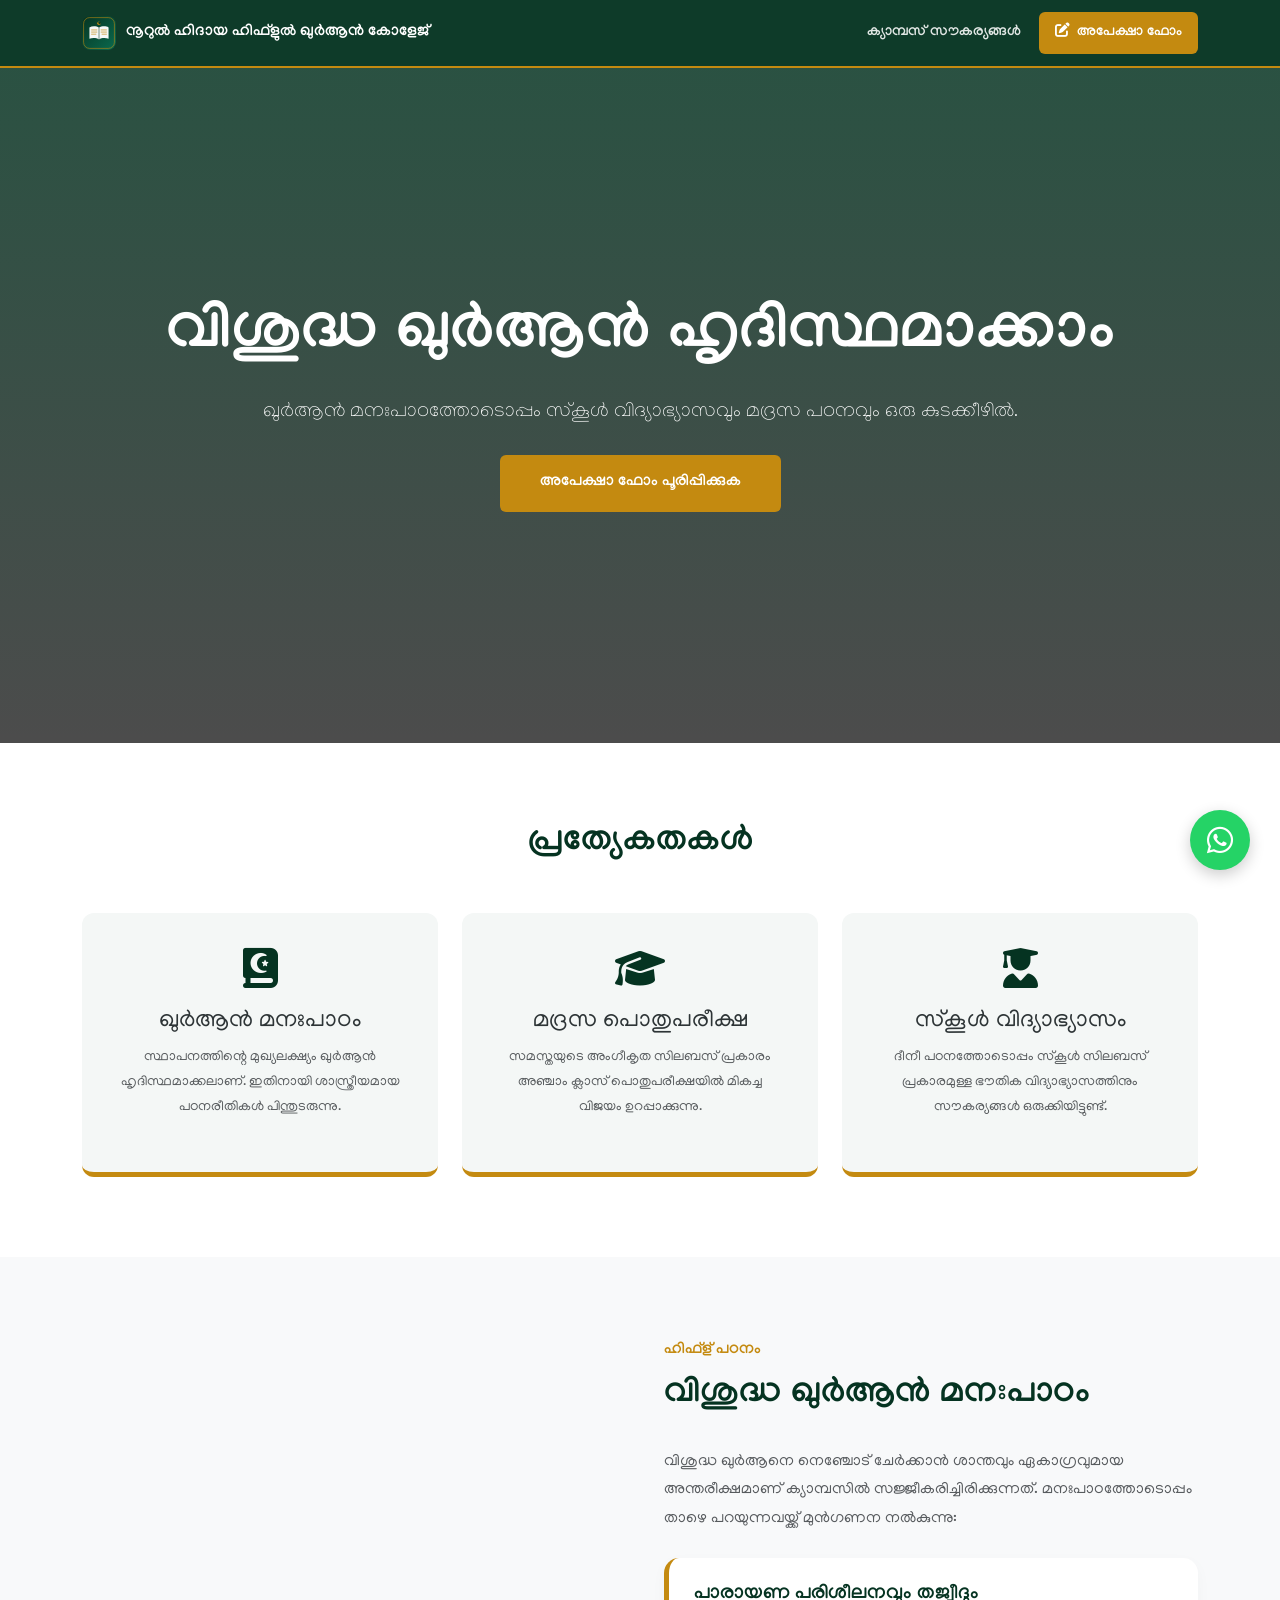
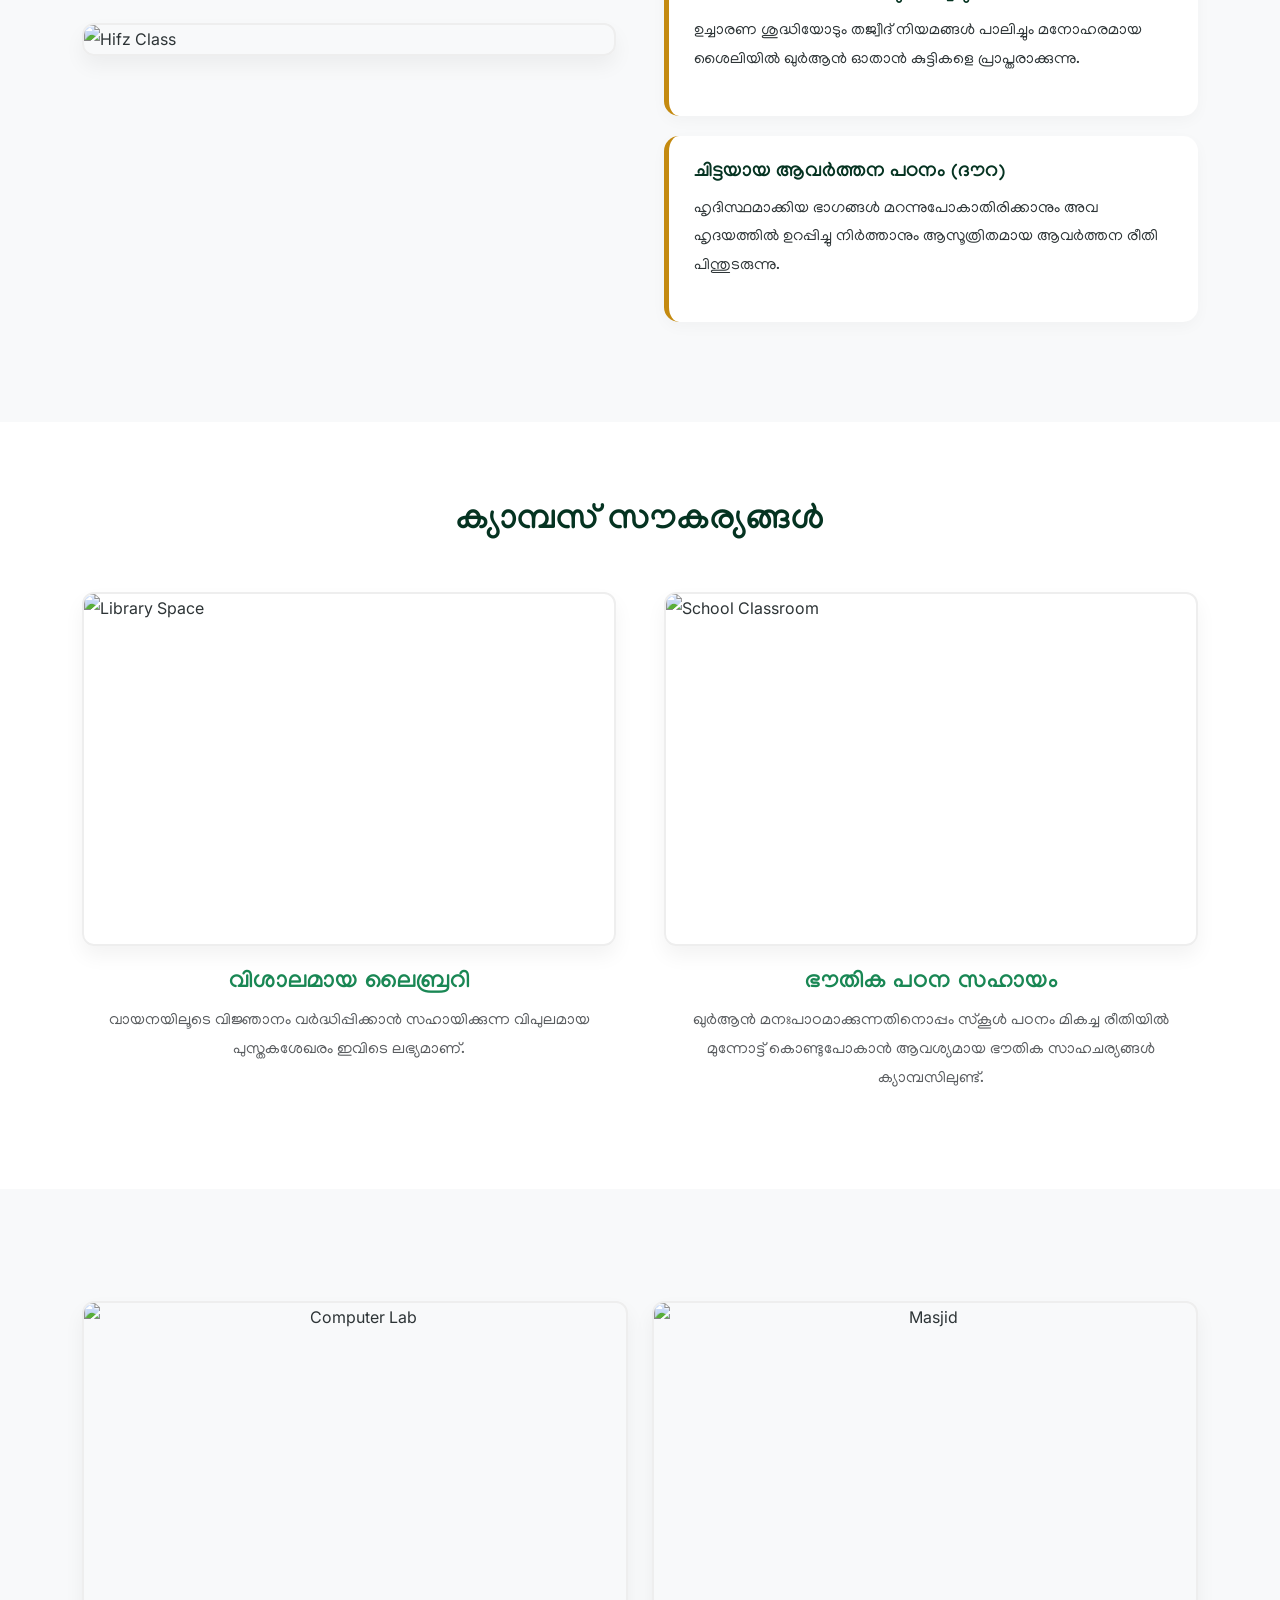
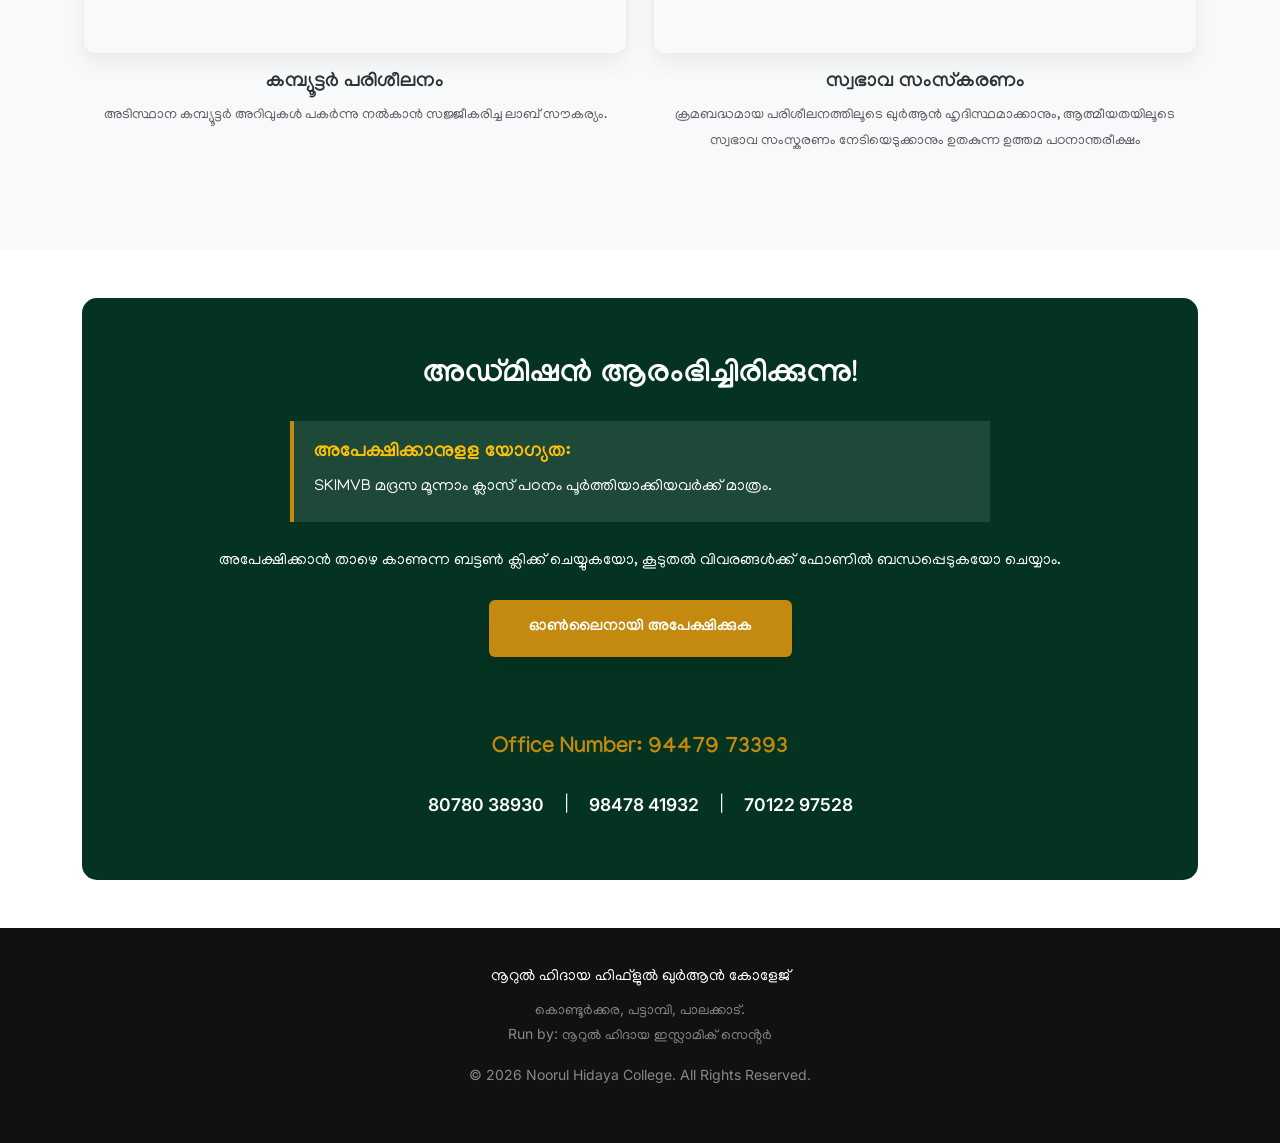
==== commit b140e796: "Add files via upload" ====
--- a/index.html
+++ b/index.html
@@ -3,25 +3,182 @@
 <head>
   <meta charset="UTF-8" />
   <meta name="viewport" content="width=device-width, initial-scale=1.0" />
+  <meta name="theme-color" content="#053321" />
   <title>നൂറുൽ ഹിദായ ഹിഫ്ളുൽ ഖുർആൻ കോളേജ് | കൊണ്ടൂർക്കര, പട്ടാമ്പി</title>
+  <link rel="icon" type="image/svg+xml" href="icon.svg" />
+  <link rel="apple-touch-icon" href="icon.svg" />
+  <link rel="manifest" href="manifest.json" />
   <link rel="preconnect" href="https://fonts.googleapis.com" />
   <link rel="preconnect" href="https://fonts.gstatic.com" crossorigin />
   <link href="https://fonts.googleapis.com/css2?family=Manjari:wght@400;700&family=Inter:wght@300;400;600;700&display=swap" rel="stylesheet" />
   <link href="https://cdn.jsdelivr.net/npm/bootstrap@5.3.0/dist/css/bootstrap.min.css" rel="stylesheet" />
   <link rel="stylesheet" href="https://cdnjs.cloudflare.com/ajax/libs/font-awesome/6.4.0/css/all.min.css" />
-  <link rel="stylesheet" href="styles.css" />
+  <style>
+    :root {
+      --primary: #053321;
+      --accent: #c48a10;
+      --bg-light: #f4f7f6;
+      --white: #ffffff;
+    }
+    * { box-sizing: border-box; }
+    body {
+      font-family: 'Inter', 'Manjari', sans-serif;
+      color: #2d3436;
+      background-color: var(--white);
+      line-height: 1.8;
+      background-image: url('https://www.transparenttextures.com/patterns/arabesque.png');
+      margin: 0;
+      padding: 0;
+    }
+    .ml-font { font-family: 'Manjari', sans-serif; }
+    .site-navbar {
+      background: rgba(5, 51, 33, 0.96);
+      backdrop-filter: blur(8px);
+      padding: 12px 0;
+      position: sticky;
+      top: 0;
+      z-index: 1000;
+      border-bottom: 2px solid var(--accent);
+    }
+    .brand-link {
+      color: #ffffff;
+      text-decoration: none;
+      font-weight: 700;
+      font-size: 1rem;
+      display: inline-flex;
+      align-items: center;
+      gap: 10px;
+    }
+    .brand-icon {
+      width: 34px;
+      height: 34px;
+      border-radius: 8px;
+      overflow: hidden;
+      display: inline-flex;
+      align-items: center;
+      justify-content: center;
+      flex-shrink: 0;
+    }
+    .nav-link-item {
+      color: rgba(255, 255, 255, 0.88);
+      text-decoration: none;
+      font-weight: 600;
+      font-size: 0.92rem;
+      margin-right: 10px;
+    }
+    .nav-link-item:hover { color: #ffffff; }
+    .nav-cta-btn {
+      background: var(--accent);
+      color: #ffffff;
+      text-decoration: none;
+      font-weight: 700;
+      font-size: 0.9rem;
+      padding: 8px 16px;
+      border-radius: 6px;
+      border: none;
+      cursor: pointer;
+    }
+    .nav-cta-btn:hover { color: #ffffff; opacity: 0.92; }
+    .install-btn {
+      background: rgba(255, 255, 255, 0.14);
+      color: #ffffff;
+      border: 1px solid rgba(255, 255, 255, 0.3);
+      font-size: 0.85rem;
+      font-weight: 700;
+      padding: 7px 12px;
+      border-radius: 6px;
+      cursor: pointer;
+      display: none;
+    }
+    .hero {
+      height: 75vh;
+      min-height: 460px;
+      background: linear-gradient(rgba(5, 51, 33, 0.85), rgba(0, 0, 0, 0.7)),
+                  url('https://drive.google.com/thumbnail?id=1xbGv3yS7LZAWKzIZSSMkHDBiP8r98AUs&sz=w1600');
+      background-size: cover;
+      background-position: center;
+      display: flex;
+      align-items: center;
+      justify-content: center;
+      text-align: center;
+      color: white;
+      padding: 20px;
+    }
+    .hero-title { font-size: clamp(2.2rem, 6vw, 4rem); font-weight: 700; margin-bottom: 20px; }
+    .btn-custom {
+      background-color: var(--accent);
+      color: white;
+      padding: 14px 40px;
+      border-radius: 6px;
+      text-decoration: none;
+      font-weight: 700;
+      transition: 0.3s;
+      display: inline-block;
+      border: none;
+    }
+    .btn-custom:hover { background-color: #ab760b; color: #ffffff; transform: translateY(-2px); }
+    .section-padding { padding: 80px 0; }
+    .heading-sub { color: var(--accent); font-weight: 700; display: block; margin-bottom: 10px; text-transform: uppercase; }
+    .heading-main { font-size: 2.2rem; font-weight: 700; color: var(--primary); margin-bottom: 30px; }
+    .pillar-card {
+      background: var(--bg-light);
+      padding: 35px;
+      border-radius: 12px;
+      height: 100%;
+      border-bottom: 5px solid var(--accent);
+    }
+    .pillar-card i { font-size: 2.5rem; color: var(--primary); margin-bottom: 20px; }
+    .hifz-feature-box {
+      background: #fff;
+      padding: 25px;
+      border-radius: 15px;
+      margin-bottom: 20px;
+      border-left: 5px solid var(--accent);
+      box-shadow: 0 5px 15px rgba(0,0,0,0.03);
+    }
+    .hifz-feature-box h5 { color: var(--primary); font-weight: 700; margin-bottom: 10px; }
+    .img-box { border-radius: 12px; overflow: hidden; box-shadow: 0 10px 20px rgba(0,0,0,0.05); border: 2px solid #eee; }
+    .section-img { width: 100%; height: 350px; object-fit: cover; display: block; }
+    .full-img { width: 100%; height: auto; display: block; }
+    .cta-wrap {
+      background: var(--primary);
+      color: white;
+      padding: 60px 30px;
+      border-radius: 15px;
+      text-align: center;
+    }
+    .eligibility-box {
+      background: rgba(255,255,255,0.1);
+      border-left: 4px solid var(--accent);
+      padding: 20px;
+      margin: 25px auto;
+      max-width: 700px;
+      text-align: left;
+    }
+    .office-label { color: var(--accent); font-weight: 700; font-size: 1.4rem; display: block; margin-top: 15px; }
+    .phone-grid { display: flex; flex-wrap: wrap; justify-content: center; gap: 20px; margin-top: 20px; }
+    .phone-item { font-size: 1.1rem; font-weight: 600; color: #fff; text-decoration: none; }
+    footer { background: #111; color: #888; padding: 40px 0; text-align: center; }
+    .whatsapp-float {
+      position: fixed; bottom: 30px; right: 30px; background: #25d366; color: white;
+      width: 60px; height: 60px; border-radius: 50%; display: flex; align-items: center;
+      justify-content: center; font-size: 30px; z-index: 1000; box-shadow: 0 5px 15px rgba(0,0,0,0.2);
+    }
+  </style>
 </head>
 <body>
 
-  <!-- Sticky Navigation Bar -->
   <nav class="site-navbar">
     <div class="container d-flex justify-content-between align-items-center">
       <a href="index.html" class="brand-link ml-font">
-        <span class="brand-icon"><i class="fas fa-book-quran"></i></span>
+        <span class="brand-icon"><img src="icon.svg" alt="NHIC" width="34" height="34" /></span>
         <span>നൂറുൽ ഹിദായ ഹിഫ്ളുൽ ഖുർആൻ കോളേജ്</span>
       </a>
       <div class="d-flex align-items-center gap-2">
         <a href="#facilities" class="nav-link-item d-none d-md-inline-block ml-font">ക്യാമ്പസ് സൗകര്യങ്ങൾ</a>
+        <button type="button" id="installAppBtn" class="install-btn ml-font">
+          <i class="fas fa-download me-1"></i> ആപ്പ് ഇൻസ്റ്റാൾ
+        </button>
         <a href="apply.html" class="nav-cta-btn ml-font">
           <i class="fas fa-pen-to-square me-1"></i> അപേക്ഷാ ഫോം
         </a>
@@ -29,7 +186,6 @@
     </div>
   </nav>
 
-  <!-- Hero Section -->
   <header class="hero">
     <div class="container">
       <h1 class="hero-title ml-font">വിശുദ്ധ ഖുർആൻ ഹൃദിസ്ഥമാക്കാം</h1>
@@ -38,7 +194,6 @@
     </div>
   </header>
 
-  <!-- Pillar Section -->
   <section class="section-padding">
     <div class="container text-center mb-5">
       <h2 class="heading-main ml-font">പ്രത്യേകതകൾ</h2>
@@ -70,7 +225,6 @@
     </div>
   </section>
 
-  <!-- Hifz Focus Section -->
   <section class="section-padding bg-light">
     <div class="container">
       <div class="row align-items-center g-5">
@@ -98,7 +252,6 @@
     </div>
   </section>
 
-  <!-- Campus Facilities -->
   <section id="facilities" class="section-padding">
     <div class="container text-center mb-5">
       <h2 class="heading-main ml-font">ക്യാമ്പസ് സൗകര്യങ്ങൾ</h2>
@@ -148,7 +301,6 @@
     </div>
   </section>
 
-  <!-- Admission CTA Section -->
   <section class="container mb-5 mt-5">
     <div class="cta-wrap">
       <h2 class="ml-font fw-bold mb-3">അഡ്മിഷൻ ആരംഭിച്ചിരിക്കുന്നു!</h2>
@@ -173,7 +325,6 @@
     </div>
   </section>
 
-  <!-- Footer -->
   <footer>
     <div class="container">
       <h6 class="text-white ml-font">നൂറുൽ ഹിദായ ഹിഫ്ളുൽ ഖുർആൻ കോളേജ്</h6>
@@ -187,5 +338,26 @@
   </a>
 
   <script src="https://cdn.jsdelivr.net/npm/bootstrap@5.3.0/dist/js/bootstrap.bundle.min.js"></script>
+  <script>
+    if ('serviceWorker' in navigator) {
+      navigator.serviceWorker.register('sw.js').catch(() => {});
+    }
+    let deferredPrompt = null;
+    const installBtn = document.getElementById('installAppBtn');
+    window.addEventListener('beforeinstallprompt', (e) => {
+      e.preventDefault();
+      deferredPrompt = e;
+      if (installBtn) installBtn.style.display = 'inline-block';
+    });
+    if (installBtn) {
+      installBtn.addEventListener('click', async () => {
+        if (!deferredPrompt) return;
+        deferredPrompt.prompt();
+        await deferredPrompt.userChoice;
+        deferredPrompt = null;
+        installBtn.style.display = 'none';
+      });
+    }
+  </script>
 </body>
 </html>
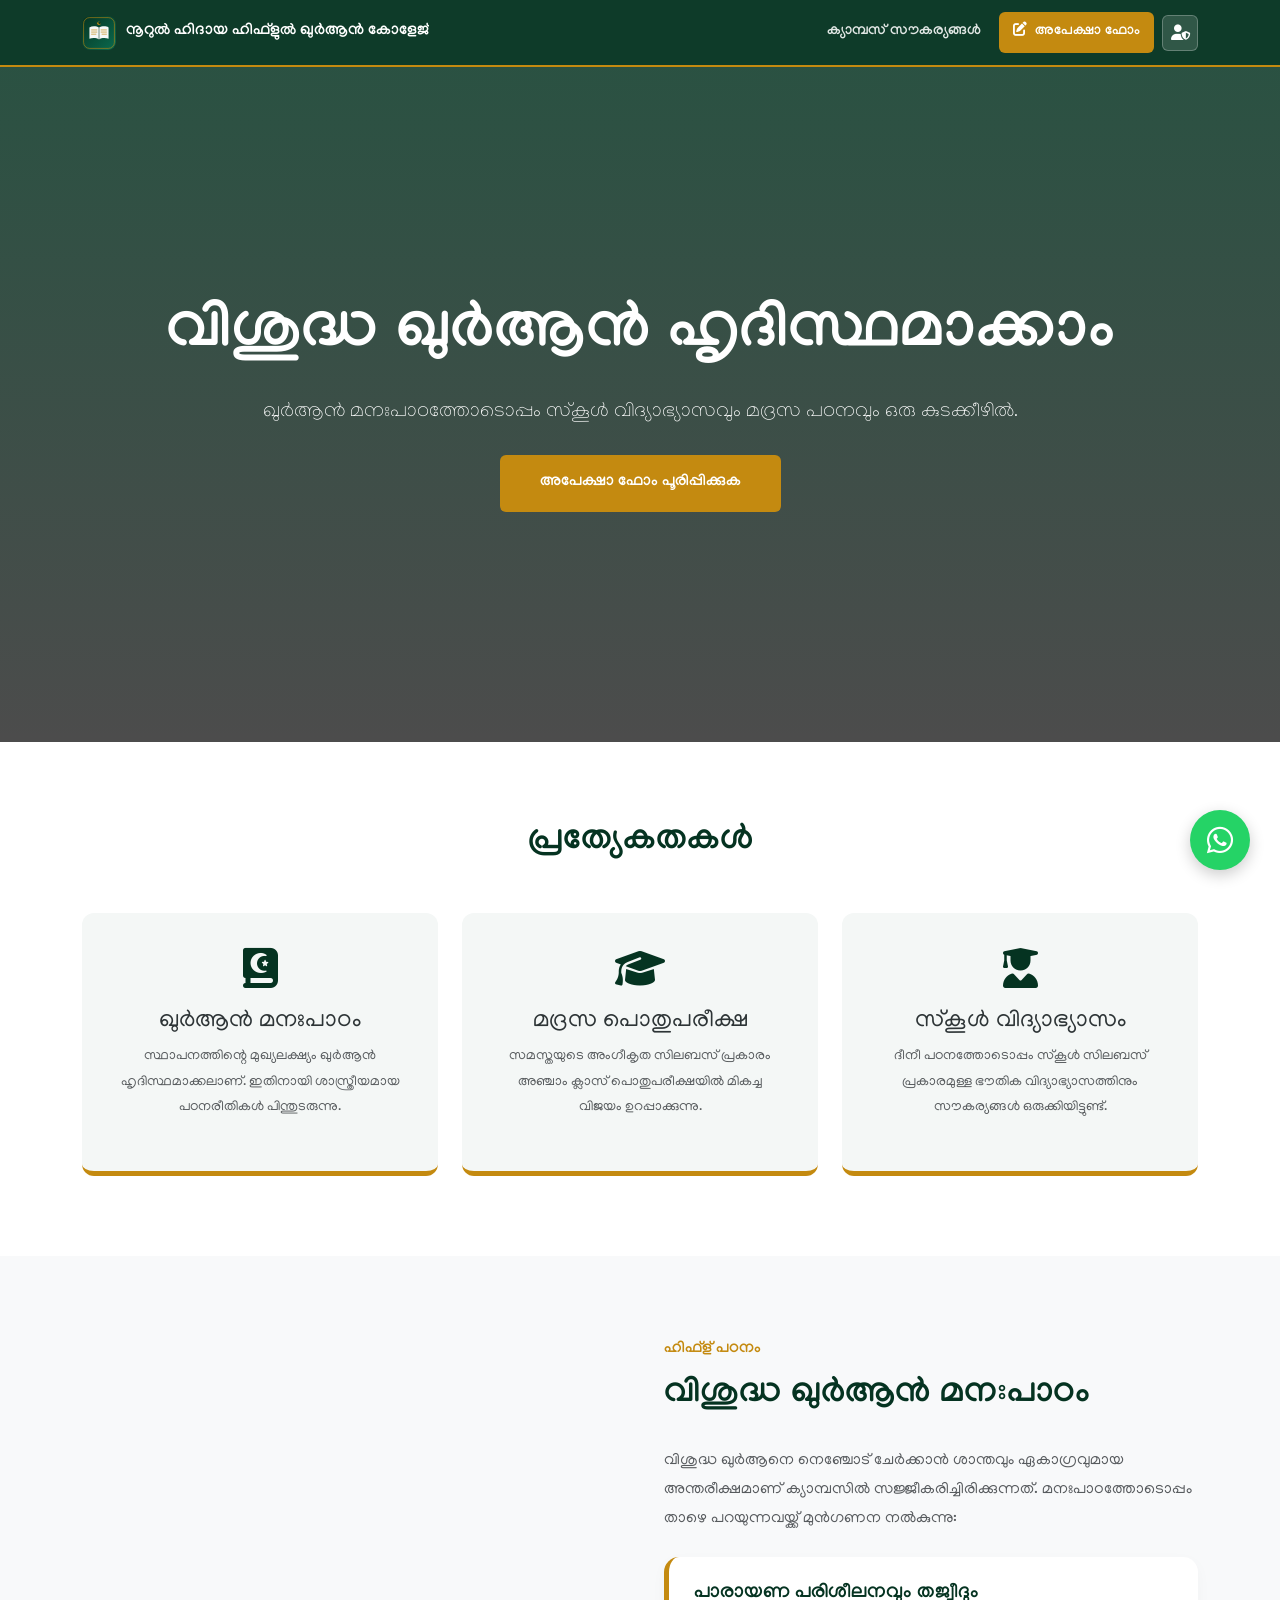
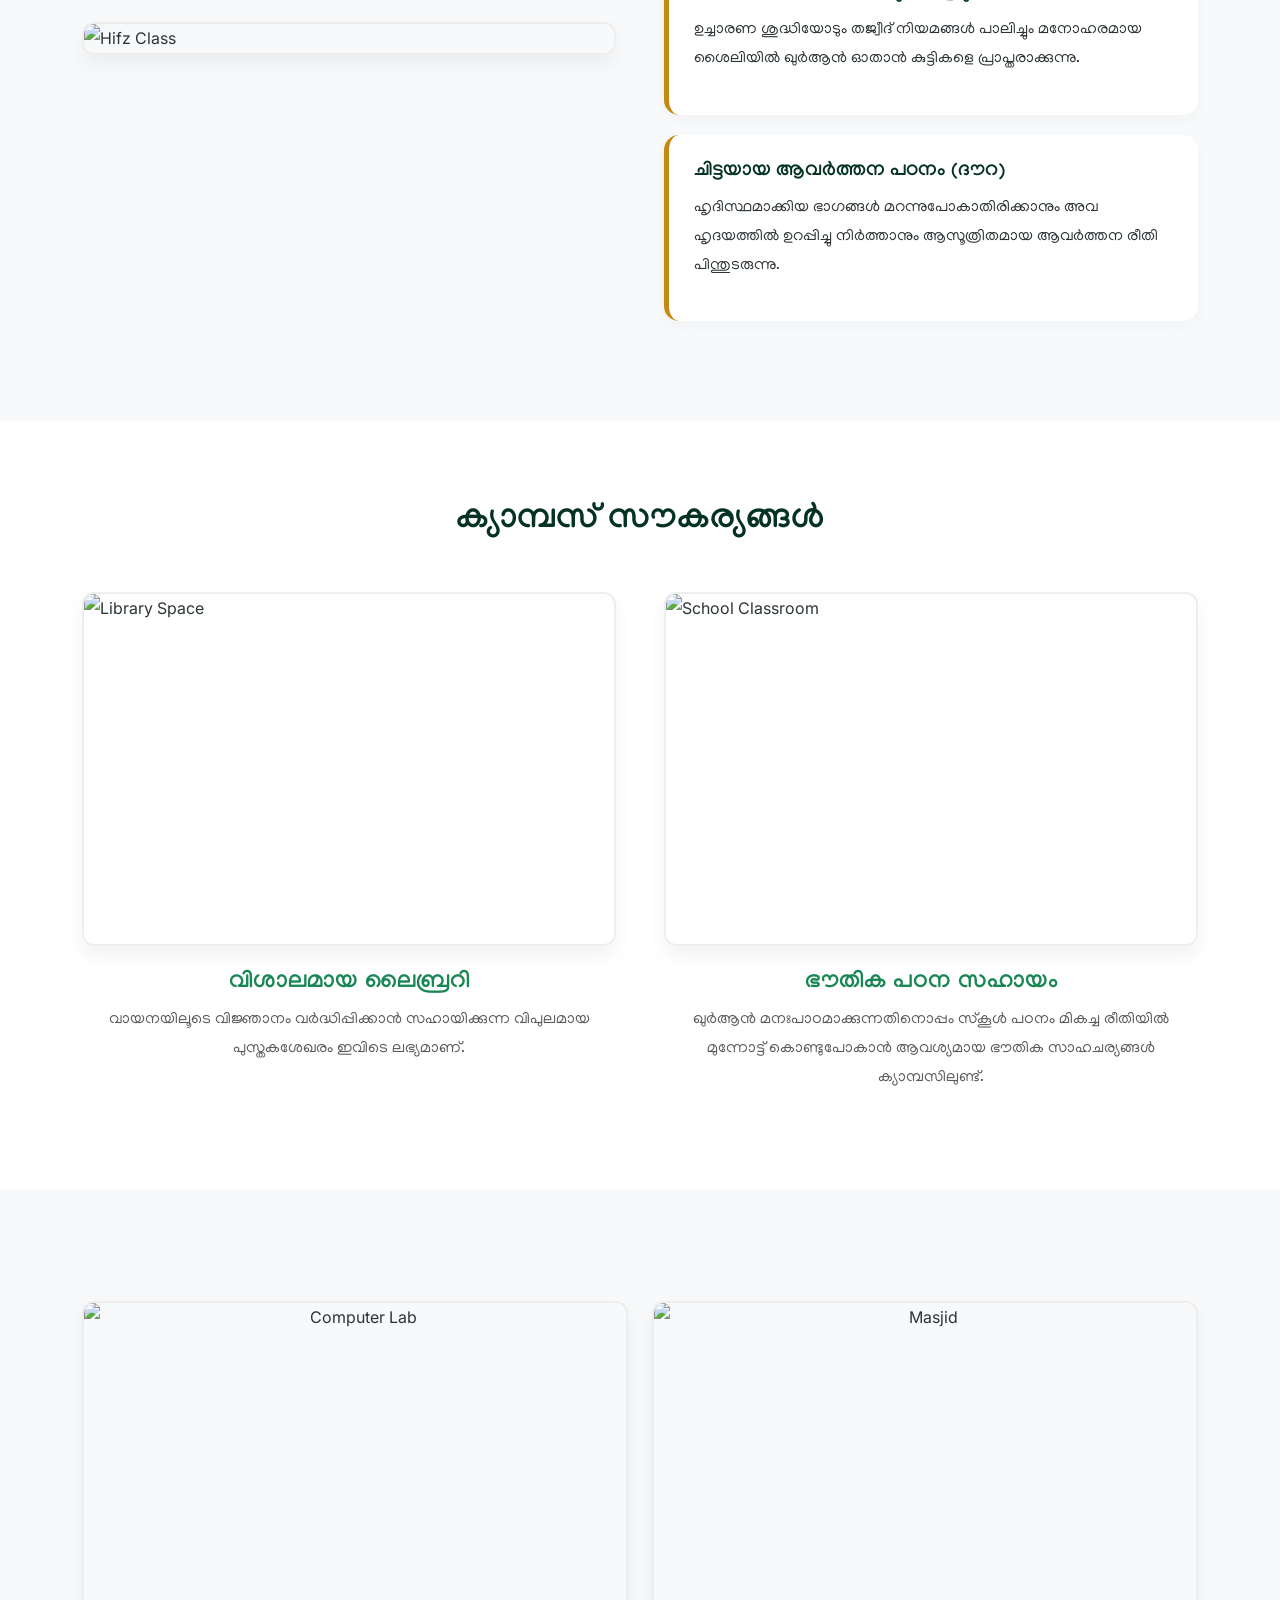
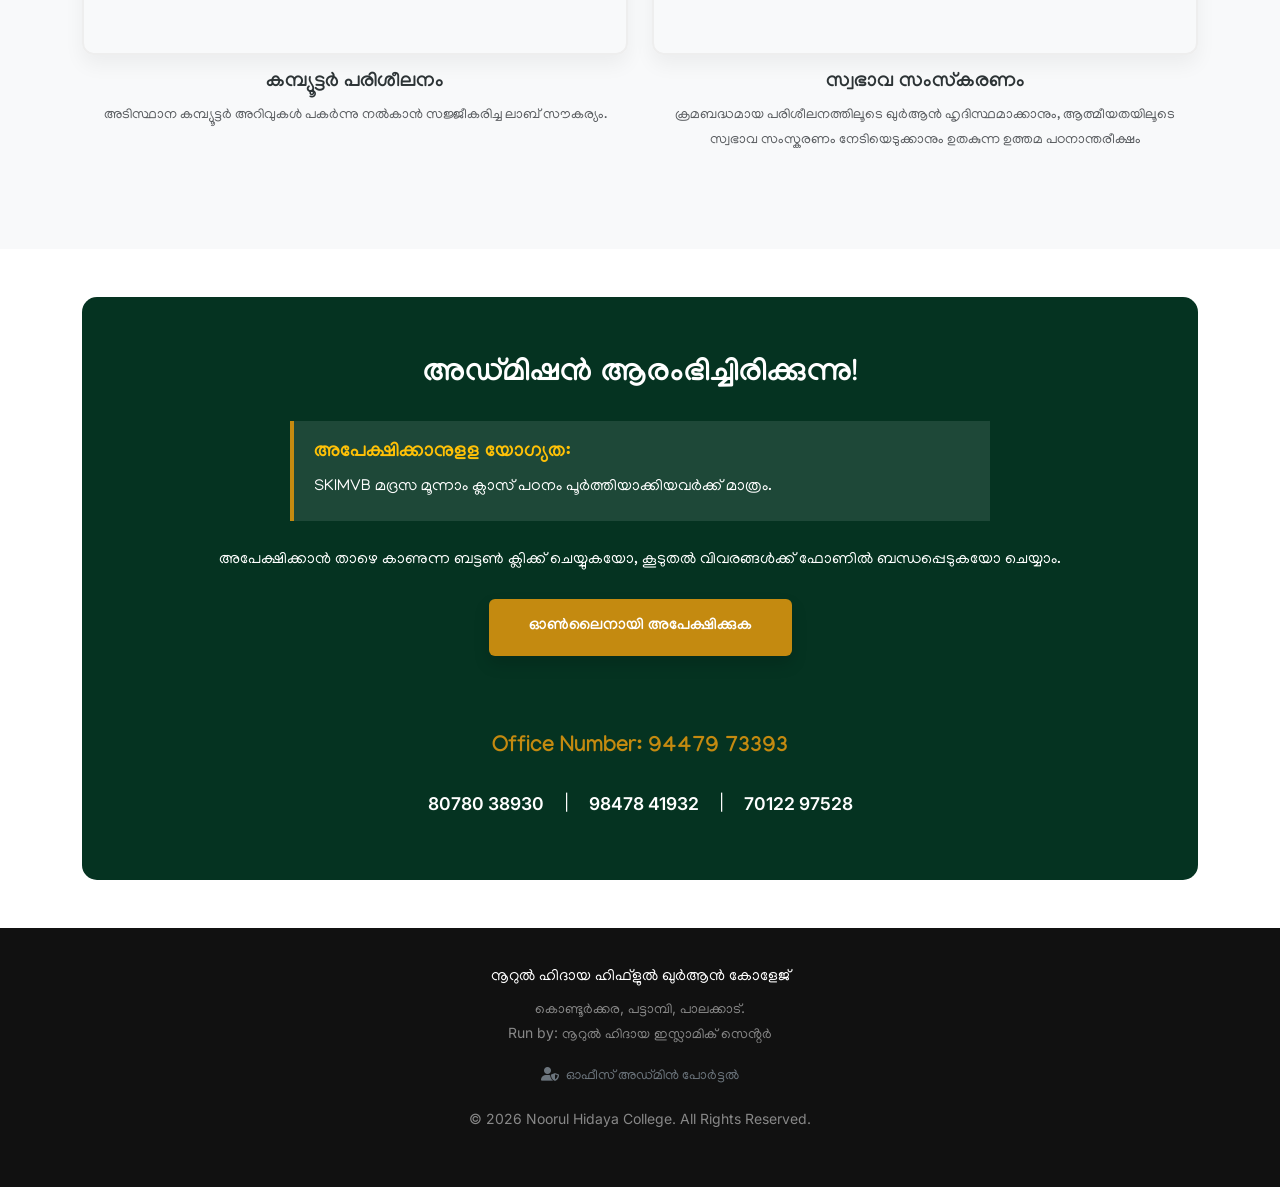
==== commit 7f8e4bdf: "Update index.html" ====
--- a/index.html
+++ b/index.html
@@ -48,6 +48,7 @@
       display: inline-flex;
       align-items: center;
       gap: 10px;
+      min-width: 0;
     }
     .brand-icon {
       width: 34px;
@@ -65,6 +66,7 @@
       font-weight: 600;
       font-size: 0.92rem;
       margin-right: 10px;
+      white-space: nowrap;
     }
     .nav-link-item:hover { color: #ffffff; }
     .nav-cta-btn {
@@ -72,23 +74,45 @@
       color: #ffffff;
       text-decoration: none;
       font-weight: 700;
-      font-size: 0.9rem;
-      padding: 8px 16px;
+      font-size: 0.88rem;
+      padding: 8px 14px;
       border-radius: 6px;
       border: none;
       cursor: pointer;
+      white-space: nowrap;
     }
     .nav-cta-btn:hover { color: #ffffff; opacity: 0.92; }
+    .admin-icon-btn {
+      width: 36px;
+      height: 36px;
+      border-radius: 6px;
+      background: rgba(255, 255, 255, 0.14);
+      border: 1px solid rgba(255, 255, 255, 0.25);
+      color: #ffffff;
+      display: inline-flex;
+      align-items: center;
+      justify-content: center;
+      text-decoration: none;
+      font-size: 0.95rem;
+      flex-shrink: 0;
+      transition: 0.2s;
+    }
+    .admin-icon-btn:hover {
+      background: var(--accent);
+      border-color: var(--accent);
+      color: #ffffff;
+    }
     .install-btn {
       background: rgba(255, 255, 255, 0.14);
       color: #ffffff;
       border: 1px solid rgba(255, 255, 255, 0.3);
-      font-size: 0.85rem;
+      font-size: 0.84rem;
       font-weight: 700;
-      padding: 7px 12px;
+      padding: 7px 10px;
       border-radius: 6px;
       cursor: pointer;
       display: none;
+      white-space: nowrap;
     }
     .hero {
       height: 75vh;
@@ -164,23 +188,30 @@
       width: 60px; height: 60px; border-radius: 50%; display: flex; align-items: center;
       justify-content: center; font-size: 30px; z-index: 1000; box-shadow: 0 5px 15px rgba(0,0,0,0.2);
     }
+    @media (max-width: 576px) {
+      .brand-link { font-size: 0.86rem; gap: 8px; }
+      .nav-cta-btn { padding: 7px 10px; font-size: 0.8rem; }
+    }
   </style>
 </head>
 <body>
 
   <nav class="site-navbar">
-    <div class="container d-flex justify-content-between align-items-center">
+    <div class="container d-flex justify-content-between align-items-center gap-2">
       <a href="index.html" class="brand-link ml-font">
         <span class="brand-icon"><img src="icon.svg" alt="NHIC" width="34" height="34" /></span>
-        <span>നൂറുൽ ഹിദായ ഹിഫ്ളുൽ ഖുർആൻ കോളേജ്</span>
+        <span class="text-truncate">നൂറുൽ ഹിദായ ഹിഫ്ളുൽ ഖുർആൻ കോളേജ്</span>
       </a>
-      <div class="d-flex align-items-center gap-2">
+      <div class="d-flex align-items-center gap-2 flex-shrink-0">
         <a href="#facilities" class="nav-link-item d-none d-md-inline-block ml-font">ക്യാമ്പസ് സൗകര്യങ്ങൾ</a>
         <button type="button" id="installAppBtn" class="install-btn ml-font">
-          <i class="fas fa-download me-1"></i> ആപ്പ് ഇൻസ്റ്റാൾ
+          <i class="fas fa-download me-1"></i> ഇൻസ്റ്റാൾ
         </button>
         <a href="apply.html" class="nav-cta-btn ml-font">
           <i class="fas fa-pen-to-square me-1"></i> അപേക്ഷാ ഫോം
+        </a>
+        <a href="admin.html" class="admin-icon-btn" title="ഓഫീസ് അഡ്മിൻ" aria-label="ഓഫീസ് അഡ്മിൻ">
+          <i class="fas fa-user-shield"></i>
         </a>
       </div>
     </div>
@@ -329,7 +360,12 @@
     <div class="container">
       <h6 class="text-white ml-font">നൂറുൽ ഹിദായ ഹിഫ്ളുൽ ഖുർആൻ കോളേജ്</h6>
       <p class="small">കൊണ്ടൂർക്കര, പട്ടാമ്പി, പാലക്കാട്. <br />Run by: നൂറുൽ ഹിദായ ഇസ്ലാമിക് സെൻ്റർ</p>
-      <p class="small mt-3">&copy; 2026 Noorul Hidaya College. All Rights Reserved.</p>
+      <p class="small mt-2">
+        <a href="admin.html" class="text-secondary text-decoration-none ml-font">
+          <i class="fas fa-user-shield me-1"></i> ഓഫീസ് അഡ്മിൻ പോർട്ടൽ
+        </a>
+      </p>
+      <p class="small mt-2">&copy; 2026 Noorul Hidaya College. All Rights Reserved.</p>
     </div>
   </footer>
 
